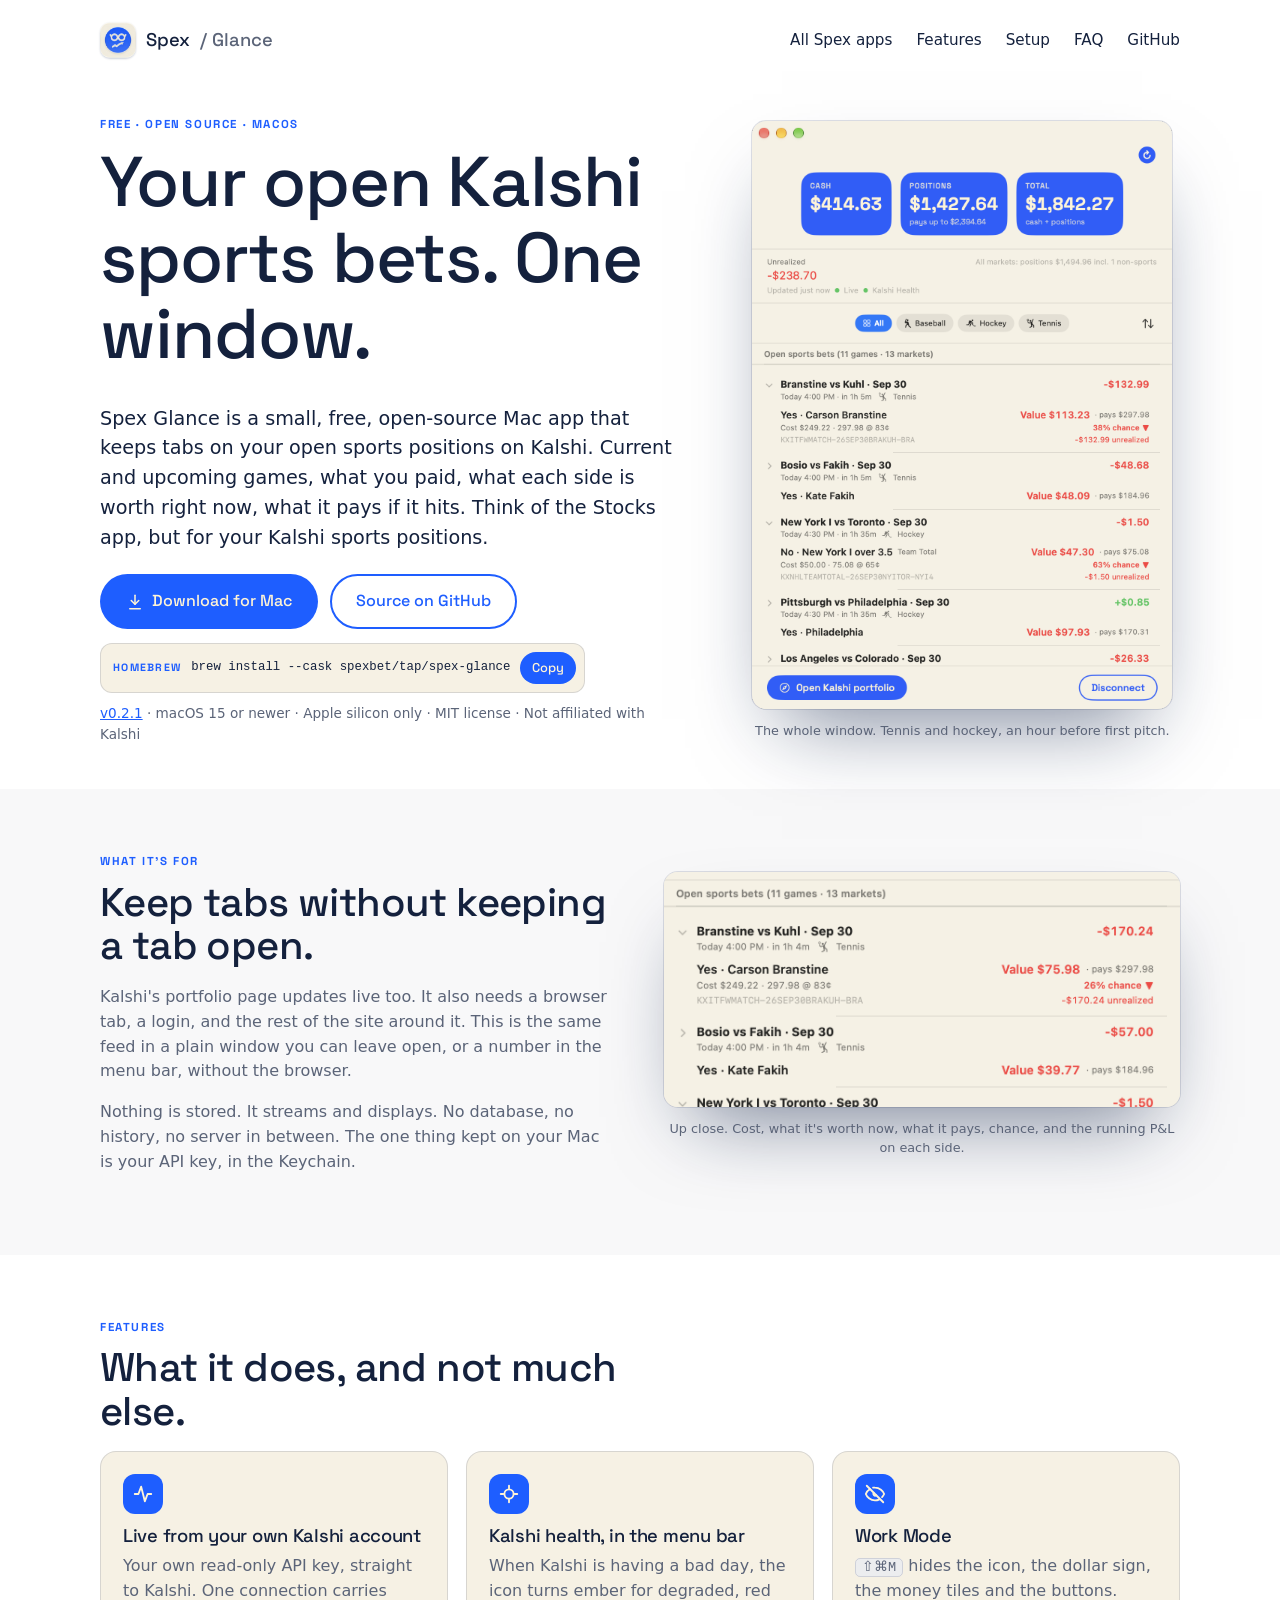
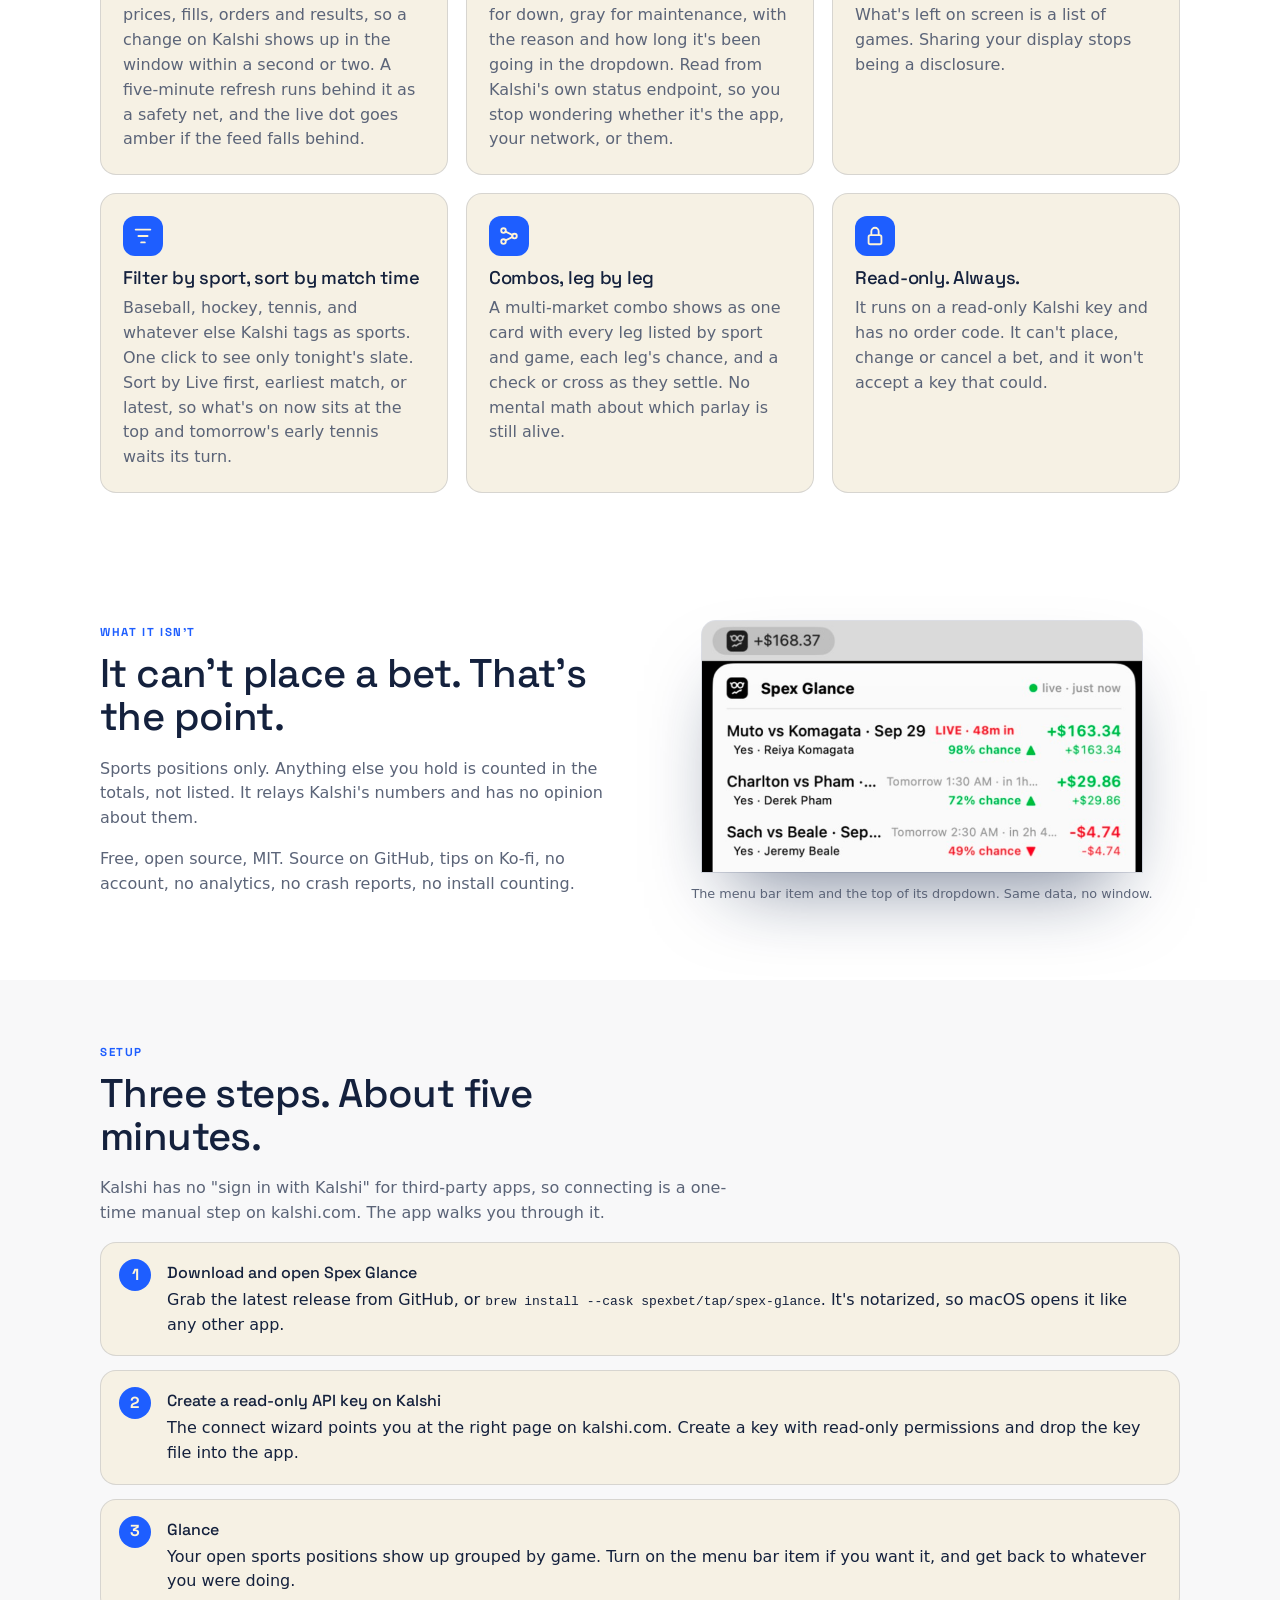
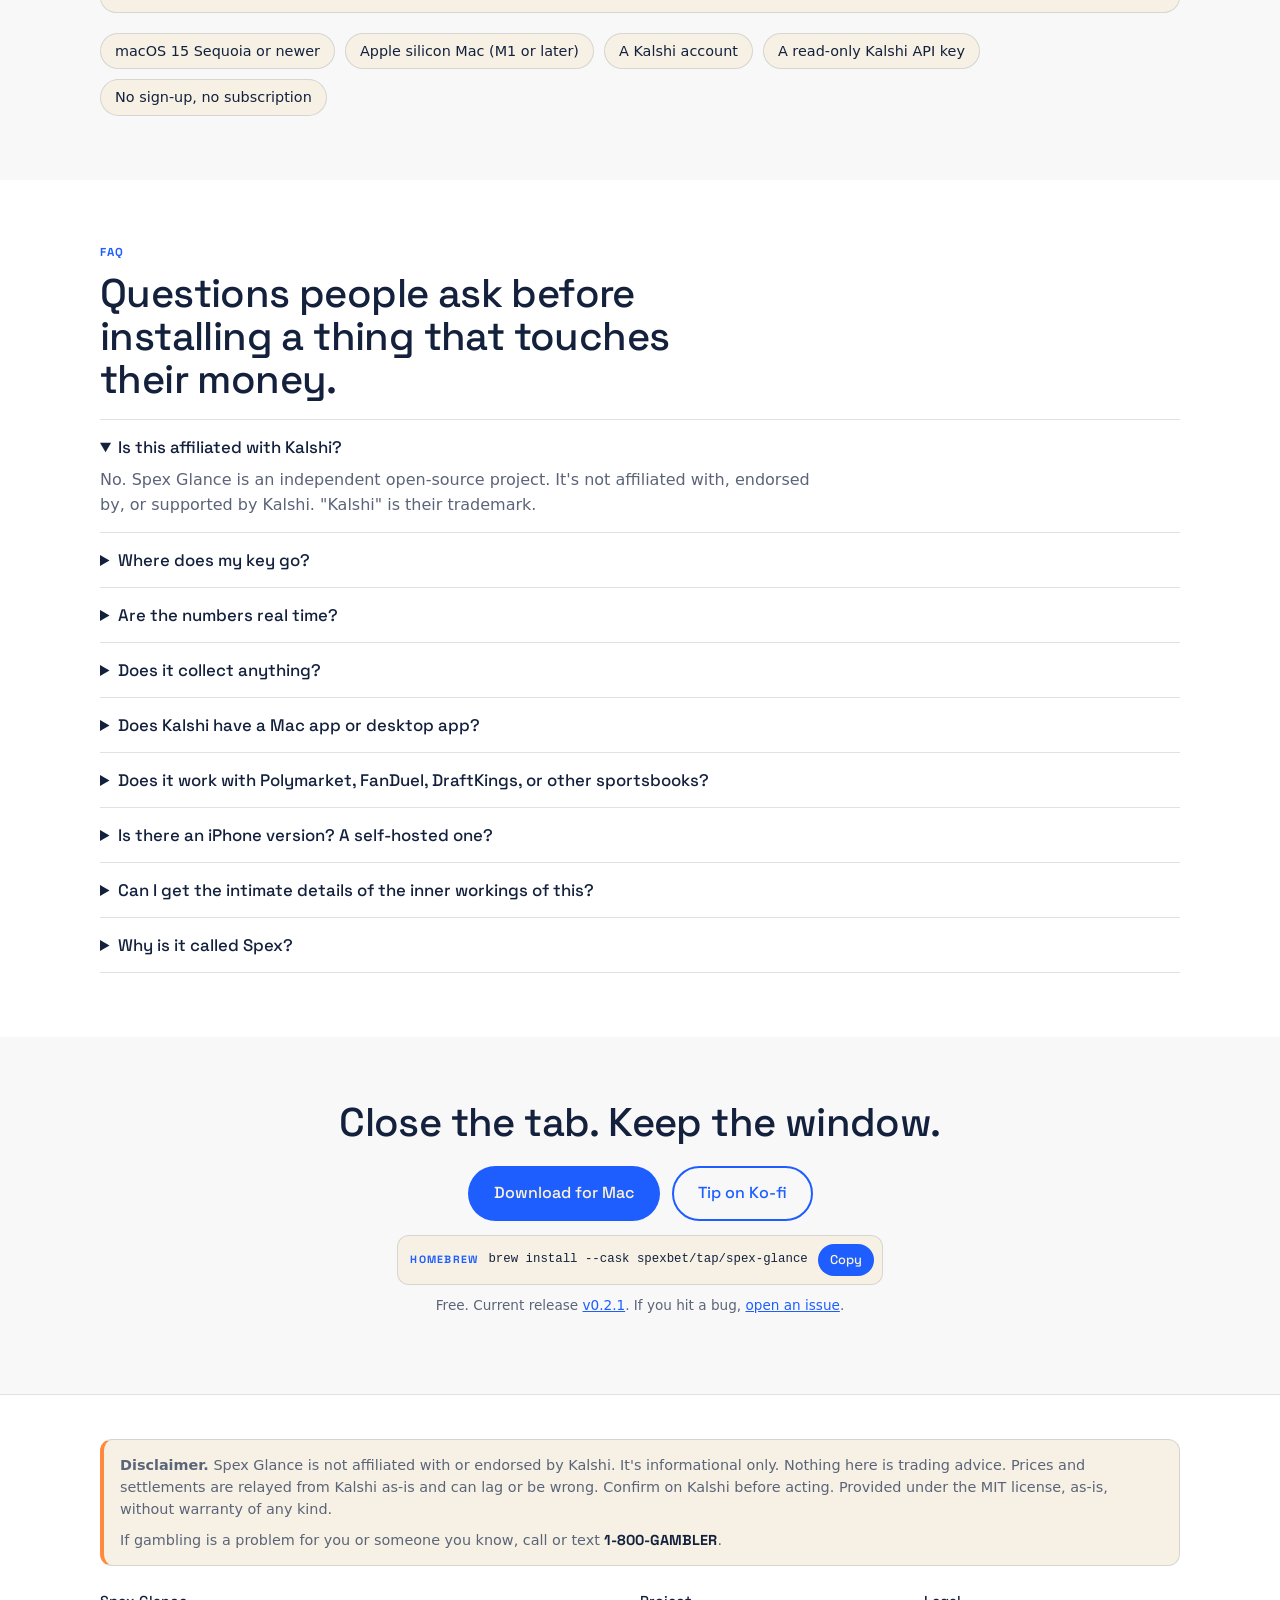
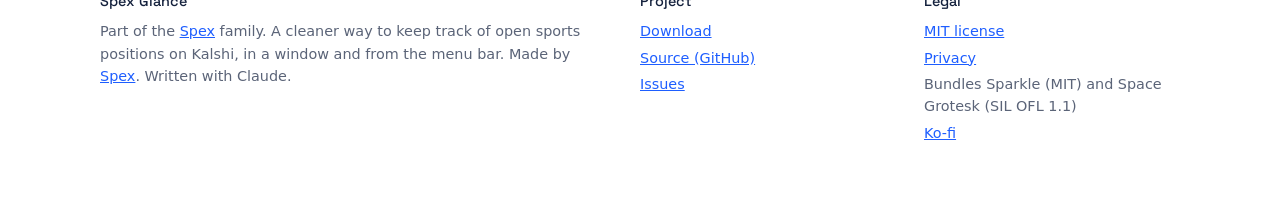
==== glance/index.html @ ed61b1a3 "Initial import: spex.bet site (clean-copy migration)" ====
<!DOCTYPE html>
<html lang="en">
<head>
<meta charset="utf-8">
<meta name="viewport" content="width=device-width, initial-scale=1">
<title>Spex Glance: Kalshi positions app for Mac (free, open source)</title>
<meta name="description" content="A free, open-source Mac app for tracking your open Kalshi sports bets: live prices, P&amp;L in the menu bar, positions grouped by game. Read-only, your own Kalshi API key, no orders placed. Not affiliated with Kalshi.">
<link rel="canonical" href="https://spex.bet/glance/">
<link rel="icon" type="image/png" href="/assets/app-icon.png">
<link rel="apple-touch-icon" href="/assets/app-icon.png">
<meta name="theme-color" content="#1E5EFF">
<meta name="color-scheme" content="light dark">

<meta property="og:type" content="website">
<meta property="og:site_name" content="Spex Glance">
<meta property="og:title" content="Spex Glance: Kalshi positions app for Mac">
<meta property="og:description" content="Free macOS app. Active Kalshi sports positions in one window and the menu bar. Read-only, open source, not affiliated with Kalshi.">
<meta property="og:url" content="https://spex.bet/glance/">
<meta property="og:image" content="https://spex.bet/assets/og.png">
<meta name="twitter:card" content="summary_large_image">
<meta name="twitter:title" content="Spex Glance: Kalshi positions app for Mac">
<meta name="twitter:description" content="Free macOS app. Active Kalshi sports positions in one window and the menu bar. Read-only, open source.">
<meta name="twitter:image" content="https://spex.bet/assets/og.png">

<script type="application/ld+json">
{
  "@context": "https://schema.org",
  "@type": "SoftwareApplication",
  "name": "Spex Glance",
  "operatingSystem": "macOS 15+ (Apple silicon)",
  "applicationCategory": "FinanceApplication",
  "description": "A free, open-source macOS app that shows your active Kalshi sports positions in one window and from the menu bar. Read-only. Uses your own Kalshi API key. Never places orders.",
  "url": "https://spex.bet/glance/",
  "downloadUrl": "https://github.com/spexbet/spex-glance/releases/latest",
  "screenshot": "https://spex.bet/assets/screenshot-main.png",
  "image": "https://spex.bet/assets/app-icon.png",
  "softwareVersion": "0.2.1",
  "keywords": "Kalshi, Kalshi app, Kalshi Mac app, Kalshi positions, Kalshi portfolio, Kalshi sports, prediction market, menu bar app",
  "license": "https://opensource.org/licenses/MIT",
  "isAccessibleForFree": true,
  "offers": { "@type": "Offer", "price": "0", "priceCurrency": "USD" },
  "author": { "@type": "Person", "name": "Spex", "url": "https://spex.bet" }
}
</script>
<script type="application/ld+json">
{
  "@context": "https://schema.org",
  "@type": "FAQPage",
  "mainEntity": [
    { "@type": "Question", "name": "Is this affiliated with Kalshi?",
      "acceptedAnswer": { "@type": "Answer", "text": "No. Spex Glance is an independent open-source project. It's not affiliated with, endorsed by, or supported by Kalshi. Kalshi is their trademark." } },
    { "@type": "Question", "name": "Where does my key go?",
      "acceptedAnswer": { "@type": "Answer", "text": "Into your macOS Keychain, on your Mac. The app talks directly to Kalshi's API. There's no Spex server in between." } },
    { "@type": "Question", "name": "Are the numbers real time?",
      "acceptedAnswer": { "@type": "Answer", "text": "As current as Kalshi's ticker sends them. They can lag or be wrong. Confirm on Kalshi before acting on anything." } },
    { "@type": "Question", "name": "Does it collect anything?",
      "acceptedAnswer": { "@type": "Answer", "text": "Nothing. No analytics, no crash reports, no install counting. The app makes two kinds of network calls: to Kalshi's API for your positions, and to GitHub once a day to check for updates. GitHub sees an IP address and the app version on that check, the same as any app that updates itself." } },
    { "@type": "Question", "name": "Does Kalshi have a Mac app or desktop app?",
      "acceptedAnswer": { "@type": "Answer", "text": "Not that we know of. Kalshi has a website and iPhone and Android apps. Spex Glance is an independent, read-only Mac app that shows your Kalshi sports positions using Kalshi's public API. It isn't made by Kalshi." } },
    { "@type": "Question", "name": "Does it work with Polymarket, FanDuel, DraftKings, or other sportsbooks?",
      "acceptedAnswer": { "@type": "Answer", "text": "No. Kalshi only. Spex Glance reads positions through Kalshi's API, and the other platforms have different APIs, different account models, and in the sportsbooks' case no public read API at all." } },
    { "@type": "Question", "name": "Is there an iPhone version? A self-hosted one?",
      "acceptedAnswer": { "@type": "Answer", "text": "iOS is on the list, not shipped. Spex Board, a self-hosted web dashboard for homelabs, is in the works. Spex Glance works on its own and won't need it." } },
    { "@type": "Question", "name": "Can I get the intimate details of the inner workings of this?",
      "acceptedAnswer": { "@type": "Answer", "text": "Yes. All of it is on GitHub at https://github.com/spexbet/spex-glance: the Swift source, the build scripts, the release process, and the README that explains how the app talks to Kalshi. MIT licensed, so you can read it, build it yourself, or fork it." } },
    { "@type": "Question", "name": "Why is it called Spex?",
      "acceptedAnswer": { "@type": "Answer", "text": "A haruspex was a Roman priest who predicted the future by reading the entrails of a sacrificed animal. That's roughly what checking your Kalshi portfolio at 11pm feels like. Spex is the tail end of that word, and also specs, as in the glasses in the logo. Less mess, same anxiety." } }
  ]
}
</script>
<script type="application/ld+json">
{
  "@context": "https://schema.org",
  "@type": "BreadcrumbList",
  "itemListElement": [
    { "@type": "ListItem", "position": 1, "name": "Spex", "item": "https://spex.bet/" },
    { "@type": "ListItem", "position": 2, "name": "Spex Glance", "item": "https://spex.bet/glance/" }
  ]
}
</script>


<link rel="stylesheet" href="/assets/site.css">
</head>
<body>

<header class="wrap">
  <nav aria-label="Primary">
    <a class="brand" href="/"><img src="/assets/app-icon.png" alt="" width="36" height="36">Spex <span class="muted" style="font-weight:500">/ Glance</span></a>
    <ul>
      <li><a href="/">All Spex apps</a></li>
      <li><a href="#features">Features</a></li>
      <li><a href="#how">Setup</a></li>
      <li><a href="#faq">FAQ</a></li>
      <li><a href="https://github.com/spexbet/spex-glance">GitHub</a></li>
    </ul>
  </nav>
</header>

<main>
<section class="hero wrap">
  <div class="hero-grid">
    <div>
      <div class="eyebrow">Free · Open source · macOS</div>
      <h1>Your open Kalshi sports bets. One window.</h1>
      <p class="lede">Spex Glance is a small, free, open-source Mac app that keeps tabs on your open sports positions on Kalshi. Current and upcoming games, what you paid, what each side is worth right now, what it pays if it hits. Think of the Stocks app, but for your Kalshi sports positions.</p>
      <div class="cta-row">
        <a class="btn primary" href="https://github.com/spexbet/spex-glance/releases/latest">
          <svg viewBox="0 0 24 24" fill="none" stroke="currentColor" stroke-width="2" stroke-linecap="round" stroke-linejoin="round"><path d="M12 3v12"/><path d="m7 10 5 5 5-5"/><path d="M5 21h14"/></svg>
          Download for Mac
        </a>
        <a class="btn ghost" href="https://github.com/spexbet/spex-glance">Source on GitHub</a>
      </div>
      <div class="brew"><span class="tag">Homebrew</span><code>brew install --cask spexbet/tap/spex-glance</code><button type="button" onclick="navigator.clipboard.writeText('brew install --cask spexbet/tap/spex-glance').then(()=>{this.textContent='Copied';setTimeout(()=>this.textContent='Copy',1500)})">Copy</button></div>
      <p class="fineprint"><a href="https://github.com/spexbet/spex-glance/releases/latest"><span data-version>v0.2.1</span></a> · macOS 15 or newer · Apple silicon only · MIT license · Not affiliated with Kalshi</p>
    </div>
    <div>
      <img class="shot" src="/assets/screenshot-main.png" width="1120" height="1570" alt="Spex Glance main window: Cash, Positions and Total tiles, unrealized P&amp;L, Live and Kalshi Health indicators, sport filters, and open positions grouped by game with value, payout and chance" loading="eager" fetchpriority="high">
      <p class="caption">The whole window. Tennis and hockey, an hour before first pitch.</p>
    </div>
  </div>
</section>

<section id="why" class="alt">
  <div class="wrap">
    <div class="split">
      <div>
        <div class="eyebrow">What it's for</div>
        <h2>Keep tabs without keeping a tab open.</h2>
        <p class="muted">Kalshi's portfolio page updates live too. It also needs a browser tab, a login, and the rest of the site around it. This is the same feed in a plain window you can leave open, or a number in the menu bar, without the browser.</p>
        <p class="muted">Nothing is stored. It streams and displays. No database, no history, no server in between. The one thing kept on your Mac is your API key, in the Keychain.</p>
      </div>
      <div>
        <div class="zoom"><img src="/assets/screenshot-detail.png" width="1110" height="504" alt="Close-up of two position cards: cost, price paid, current value, payout, chance, and unrealized P&amp;L per side, with the Kalshi market ticker" loading="lazy"></div>
        <p class="caption">Up close. Cost, what it's worth now, what it pays, chance, and the running P&amp;L on each side.</p>
      </div>
    </div>
  </div>
</section>

<section id="features">
  <div class="wrap">
    <div class="eyebrow">Features</div>
    <h2>What it does, and not much else.</h2>
    <div class="grid c3 features">
      <div class="card">
        <span class="fi" aria-hidden="true"><svg viewBox="0 0 24 24"><path d="M3 12h4l3-8 4 16 3-8h4"/></svg></span>
        <h3>Live from your own Kalshi account</h3>
        <p class="muted">Your own read-only API key, straight to Kalshi. One connection carries prices, fills, orders and results, so a change on Kalshi shows up in the window within a second or two. A five-minute refresh runs behind it as a safety net, and the live dot goes amber if the feed falls behind.</p>
      </div>
      <div class="card">
        <span class="fi" aria-hidden="true"><svg viewBox="0 0 24 24"><path d="M12 3v3"/><path d="M12 18v3"/><path d="M3 12h3"/><path d="M18 12h3"/><circle cx="12" cy="12" r="5"/></svg></span>
        <h3>Kalshi health, in the menu bar</h3>
        <p class="muted">When Kalshi is having a bad day, the icon turns ember for degraded, red for down, gray for maintenance, with the reason and how long it's been going in the dropdown. Read from Kalshi's own status endpoint, so you stop wondering whether it's the app, your network, or them.</p>
      </div>
      <div class="card">
        <span class="fi" aria-hidden="true"><svg viewBox="0 0 24 24"><path d="M3 3l18 18"/><path d="M10.6 10.6a2 2 0 0 0 2.8 2.8"/><path d="M9.9 5.1A10.9 10.9 0 0 1 12 5c5 0 9 4 10 7a11.5 11.5 0 0 1-2.3 3.4"/><path d="M6.6 6.6C4.3 8 2.7 10 2 12c1 3 5 7 10 7a10.6 10.6 0 0 0 4.4-.9"/></svg></span>
        <h3>Work Mode</h3>
        <p class="muted"><kbd>⇧⌘M</kbd> hides the icon, the dollar sign, the money tiles and the buttons. What's left on screen is a list of games. Sharing your display stops being a disclosure.</p>
      </div>
      <div class="card">
        <span class="fi" aria-hidden="true"><svg viewBox="0 0 24 24"><path d="M4 5h16"/><path d="M7 12h10"/><path d="M10 19h4"/></svg></span>
        <h3>Filter by sport, sort by match time</h3>
        <p class="muted">Baseball, hockey, tennis, and whatever else Kalshi tags as sports. One click to see only tonight's slate. Sort by Live first, earliest match, or latest, so what's on now sits at the top and tomorrow's early tennis waits its turn.</p>
      </div>
      <div class="card">
        <span class="fi" aria-hidden="true"><svg viewBox="0 0 24 24"><circle cx="6" cy="6" r="2.5"/><circle cx="6" cy="18" r="2.5"/><circle cx="18" cy="12" r="2.5"/><path d="M8.2 7.2 15.8 11"/><path d="M8.2 16.8 15.8 13"/></svg></span>
        <h3>Combos, leg by leg</h3>
        <p class="muted">A multi-market combo shows as one card with every leg listed by sport and game, each leg's chance, and a check or cross as they settle. No mental math about which parlay is still alive.</p>
      </div>
      <div class="card">
        <span class="fi" aria-hidden="true"><svg viewBox="0 0 24 24"><rect x="5" y="11" width="14" height="10" rx="2"/><path d="M8 11V7a4 4 0 0 1 8 0v4"/></svg></span>
        <h3>Read-only. Always.</h3>
        <p class="muted">It runs on a read-only Kalshi key and has no order code. It can't place, change or cancel a bet, and it won't accept a key that could.</p>
      </div>
    </div>
  </div>
</section>

<section id="scope">
  <div class="wrap">
    <div class="split">
      <div>
        <div class="eyebrow">What it isn't</div>
        <h2>It can't place a bet. That's the point.</h2>
        <p class="muted">Sports positions only. Anything else you hold is counted in the totals, not listed. It relays Kalshi's numbers and has no opinion about them.</p>
        <p class="muted">Free, open source, MIT. Source on GitHub, tips on Ko-fi, no account, no analytics, no crash reports, no install counting.</p>
      </div>
      <div>
        <img class="shot" src="/assets/screenshot-menubar.png" width="748" height="426" alt="Spex Glance menu bar item showing unrealized P&amp;L, with the dropdown listing every open position, chance, and P&amp;L per side" loading="lazy" style="max-width:100%;width:440px;border-radius:14px 14px 0 0">
        <p class="caption">The menu bar item and the top of its dropdown. Same data, no window.</p>
      </div>
    </div>
  </div>
</section>

<section id="how" class="alt">
  <div class="wrap">
    <div class="eyebrow">Setup</div>
    <h2>Three steps. About five minutes.</h2>
    <p class="muted" style="max-width:62ch">Kalshi has no "sign in with Kalshi" for third-party apps, so connecting is a one-time manual step on kalshi.com. The app walks you through it.</p>
    <ol class="steps">
      <li><b>Download and open Spex Glance</b>Grab the latest release from GitHub, or <code>brew install --cask spexbet/tap/spex-glance</code>. It's notarized, so macOS opens it like any other app.</li>
      <li><b>Create a read-only API key on Kalshi</b>The connect wizard points you at the right page on kalshi.com. Create a key with read-only permissions and drop the key file into the app.</li>
      <li><b>Glance</b>Your open sports positions show up grouped by game. Turn on the menu bar item if you want it, and get back to whatever you were doing.</li>
    </ol>
    <div class="reqs">
      <span>macOS 15 Sequoia or newer</span><span>Apple silicon Mac (M1 or later)</span><span>A Kalshi account</span><span>A read-only Kalshi API key</span><span>No sign-up, no subscription</span>
    </div>
  </div>
</section>

<section id="faq">
  <div class="wrap">
    <div class="eyebrow">FAQ</div>
    <h2>Questions people ask before installing a thing that touches their money.</h2>
    <details open><summary>Is this affiliated with Kalshi?</summary><p>No. Spex Glance is an independent open-source project. It's not affiliated with, endorsed by, or supported by Kalshi. "Kalshi" is their trademark.</p></details>
    <details><summary>Where does my key go?</summary><p>Into your macOS Keychain, on your Mac. The app talks directly to Kalshi's API. There's no Spex server in between.</p></details>
    <details><summary>Are the numbers real time?</summary><p>As current as Kalshi's ticker sends them. They can lag or be wrong. Confirm on Kalshi before acting on anything.</p></details>
    <details><summary>Does it collect anything?</summary><p>Nothing. No analytics, no crash reports, no install counting. The app makes two kinds of network calls: to Kalshi's API for your positions, and to GitHub once a day to check for updates. GitHub sees an IP address and the app version on that check, the same as any app that updates itself. Details in the <a href="/privacy.html">privacy note</a>.</p></details>
    <details><summary>Does Kalshi have a Mac app or desktop app?</summary><p>Not that we know of. Kalshi has a website and iPhone and Android apps. Spex Glance is an independent, read-only Mac app that shows your Kalshi sports positions using Kalshi's public API. It isn't made by Kalshi.</p></details>
    <details><summary>Does it work with Polymarket, FanDuel, DraftKings, or other sportsbooks?</summary><p>No. Kalshi only. Spex Glance reads positions through Kalshi's API, and the other platforms have different APIs, different account models, and in the sportsbooks' case no public read API at all. Nothing planned there.</p></details>
    <details><summary>Is there an iPhone version? A self-hosted one?</summary><p>iOS is on the list, not shipped. <a href="/#apps">Spex Board</a>, a self-hosted web dashboard for homelabs, is in the works. Spex Glance works on its own and won't need it.</p></details>
    <details><summary>Can I get the intimate details of the inner workings of this?</summary><p>Yes. All of it is on <a href="https://github.com/spexbet/spex-glance">GitHub</a>: the Swift source, the build scripts, the release process, and the README that explains how the app talks to Kalshi. MIT licensed, so you can read it, build it yourself, or fork it.</p></details>
    <details><summary>Why is it called Spex?</summary><p>A haruspex was a Roman priest who predicted the future by reading the entrails of a sacrificed animal. That's roughly what checking your Kalshi portfolio at 11pm feels like. Spex is the tail end of that word, and also specs, as in the glasses in the logo. Less mess, same anxiety.</p></details>
  </div>
</section>

<section id="download" class="alt">
  <div class="wrap" style="text-align:center">
    <h2 style="margin:0 auto .5em;max-width:none">Close the tab. Keep the window.</h2>
    <div class="cta-row" style="justify-content:center">
      <a class="btn primary" href="https://github.com/spexbet/spex-glance/releases/latest">Download for Mac</a>
      <a class="btn ghost" href="https://ko-fi.com/U4B527UPTU">Tip on Ko-fi</a>
    </div>
    <div class="brew"><span class="tag">Homebrew</span><code>brew install --cask spexbet/tap/spex-glance</code><button type="button" onclick="navigator.clipboard.writeText('brew install --cask spexbet/tap/spex-glance').then(()=>{this.textContent='Copied';setTimeout(()=>this.textContent='Copy',1500)})">Copy</button></div>
    <p class="fineprint">Free. Current release <a href="https://github.com/spexbet/spex-glance/releases/latest"><span data-version>v0.2.1</span></a>. If you hit a bug, <a href="https://github.com/spexbet/spex-glance/issues">open an issue</a>.</p>
  </div>
</section>
</main>

<footer>
  <div class="wrap">
    <div class="disclaimer">
      <strong>Disclaimer.</strong> Spex Glance is not affiliated with or endorsed by Kalshi. It's informational only. Nothing here is trading advice. Prices and settlements are relayed from Kalshi as-is and can lag or be wrong. Confirm on Kalshi before acting. Provided under the MIT license, as-is, without warranty of any kind.
      <div style="margin-top:8px">If gambling is a problem for you or someone you know, call or text <span class="help">1-800-GAMBLER</span>.</div>
    </div>
    <div class="cols">
      <div>
        <h4>Spex Glance</h4>
        <p>Part of the <a href="/">Spex</a> family. A cleaner way to keep track of open sports positions on Kalshi, in a window and from the menu bar. Made by <a href="https://spex.bet">Spex</a>. Written with Claude.</p>
      </div>
      <div>
        <h4>Project</h4>
        <ul>
          <li><a href="https://github.com/spexbet/spex-glance/releases/latest">Download</a></li>
          <li><a href="https://github.com/spexbet/spex-glance">Source (GitHub)</a></li>
          <li><a href="https://github.com/spexbet/spex-glance/issues">Issues</a></li>
        </ul>
      </div>
      <div>
        <h4>Legal</h4>
        <ul>
          <li><a href="https://github.com/spexbet/spex-glance/blob/main/LICENSE">MIT license</a></li>
          <li><a href="/privacy.html">Privacy</a></li>
          <li>Bundles Sparkle (MIT) and Space Grotesk (SIL OFL 1.1)</li>
          <li><a href="https://ko-fi.com/U4B527UPTU">Ko-fi</a></li>
        </ul>
      </div>
    </div>
  </div>
</footer>
</body>
</html>
---- assets/site.css ----
@font-face{font-family:"Space Grotesk";font-style:normal;font-weight:500;font-display:swap;src:url(/assets/fonts/space-grotesk-latin-500-normal.woff2) format("woff2")}
@font-face{font-family:"Space Grotesk";font-style:normal;font-weight:700;font-display:swap;src:url(/assets/fonts/space-grotesk-latin-700-normal.woff2) format("woff2")}

:root{
  --paper:#F6F1E4; --cobalt:#1E5EFF; --cream:#FFF4D6; --ember:#FF8A3D; --navy:#0B1E44;
  --bg:#FFFFFF; --alt:#F7F7F8; --fg:#14213D; --muted:#5B6478; --card:var(--paper); --line:rgba(11,30,68,.13);
  --up:#1B8A5A;
  --display:"Space Grotesk",ui-sans-serif,system-ui,sans-serif;
  --body:-apple-system,BlinkMacSystemFont,"SF Pro Text","Segoe UI",Inter,system-ui,sans-serif;
  --mono:ui-monospace,"SF Mono",Menlo,Consolas,monospace;
}
@media (prefers-color-scheme:dark){
  :root:not([data-theme="light"]){
    --bg:var(--navy); --alt:#10244F; --fg:#F1EDE1; --muted:#A9B3C9; --card:#12305F; --line:rgba(255,244,214,.15); --up:#4FD38F;
  }
}
:root[data-theme="dark"]{ --bg:var(--navy); --alt:#10244F; --fg:#F1EDE1; --muted:#A9B3C9; --card:#12305F; --line:rgba(255,244,214,.15); --up:#4FD38F; }

*{box-sizing:border-box}
html{scroll-behavior:smooth}
body{margin:0;background:var(--bg);color:var(--fg);font-family:var(--body);line-height:1.55;-webkit-font-smoothing:antialiased}
a{color:var(--cobalt)}
img{max-width:100%;height:auto;display:block}
.shot{max-width:100%}
h1,h2,h3{font-family:var(--display);font-weight:500;letter-spacing:-.015em;line-height:1.08;margin:0 0 .45em}
h1{font-size:clamp(2.4rem,6.4vw,4.4rem)}
h2{font-size:clamp(1.7rem,3.6vw,2.5rem);max-width:22ch}
h3{font-size:1.15rem}
p{margin:0 0 1em}
.wrap{max-width:1120px;margin:0 auto;padding:0 20px}
.eyebrow{font-family:var(--display);font-weight:700;text-transform:uppercase;letter-spacing:.14em;font-size:.72rem;color:var(--cobalt);margin-bottom:10px}
.muted{color:var(--muted)}

nav{display:flex;align-items:center;justify-content:space-between;padding:22px 0}
.brand{display:flex;align-items:center;gap:10px;text-decoration:none;color:var(--fg);font-family:var(--display);font-weight:500;font-size:1.15rem}
.brand img{width:36px;height:36px;border-radius:10px;box-shadow:0 1px 2px rgba(11,30,68,.2)}
nav ul{list-style:none;display:flex;gap:24px;margin:0;padding:0}
nav ul a{text-decoration:none;color:var(--fg);font-size:.95rem}
@media (max-width:640px){nav ul{display:none}}

.btn{display:inline-flex;align-items:center;gap:8px;border-radius:999px;padding:13px 24px;font-family:var(--display);font-weight:500;text-decoration:none;font-size:1rem;border:2px solid transparent}
.btn:active{transform:translateY(1px)}
.btn.primary{background:var(--cobalt);color:var(--cream)}
.btn.ghost{border-color:var(--cobalt);color:var(--cobalt)}
.btn svg{width:18px;height:18px}
.cta-row{display:flex;flex-wrap:wrap;gap:12px;margin:22px 0 12px}
.fineprint{font-size:.85rem;color:var(--muted)}

.hero{padding-top:36px;padding-bottom:30px}
.hero-grid{display:grid;grid-template-columns:1.15fr .85fr;gap:56px;align-items:center}
@media (max-width:880px){.hero-grid{grid-template-columns:1fr;gap:36px}}
.hero p.lede{font-size:1.2rem;max-width:48ch}
.shot{border-radius:14px;box-shadow:0 40px 80px -30px rgba(11,30,68,.55),0 0 0 1px var(--line);background:var(--card)}
.hero .shot{max-width:100%;width:420px;margin:0 auto}
.caption{font-size:.8rem;color:var(--muted);margin-top:12px;text-align:center}

section{padding:64px 0}
section.alt{background:var(--alt);background:color-mix(in srgb,var(--fg) 3%,var(--bg))}
.split{display:grid;grid-template-columns:1fr 1fr;gap:48px;align-items:center}
@media (max-width:880px){.split{grid-template-columns:1fr}}
.split .shot{max-width:100%;width:440px;margin:0 auto}
.grid{display:grid;gap:18px}
.grid.c3{grid-template-columns:repeat(3,1fr)}
@media (max-width:820px){.grid.c3{grid-template-columns:1fr}}
.card{background:var(--card);border:1px solid var(--line);border-radius:16px;padding:22px}
.card h3{margin-top:0}
.two{display:grid;grid-template-columns:1fr 1fr;gap:18px}
@media (max-width:820px){.two{grid-template-columns:1fr}}
ul.check{list-style:none;padding:0;margin:0}
ul.check li{padding:6px 0 6px 28px;position:relative}
ul.check li::before{content:"";position:absolute;left:0;top:11px;width:16px;height:16px;border-radius:50%;background:var(--cobalt)}
ul.check li::after{content:"";position:absolute;left:5px;top:14px;width:6px;height:9px;border:solid var(--cream);border-width:0 2px 2px 0;transform:rotate(45deg)}
ul.no li::before{background:var(--muted)}
ul.no li::after{border:0;width:8px;height:2px;background:var(--cream);left:4px;top:18px;transform:none}
ol.steps{counter-reset:s;list-style:none;padding:0;margin:0;display:grid;gap:14px}
ol.steps li{counter-increment:s;background:var(--card);border:1px solid var(--line);border-radius:16px;padding:18px 18px 18px 66px;position:relative}
ol.steps li::before{content:counter(s);position:absolute;left:18px;top:16px;width:32px;height:32px;border-radius:50%;background:var(--cobalt);color:var(--cream);font-family:var(--display);font-weight:700;display:grid;place-items:center}
ol.steps b{font-family:var(--display);font-weight:500;display:block;margin-bottom:2px}
details{border-top:1px solid var(--line);padding:14px 0}
details:last-of-type{border-bottom:1px solid var(--line)}
summary{cursor:pointer;font-family:var(--display);font-weight:500;font-size:1.05rem}
details p{margin:8px 0 0;color:var(--muted);max-width:70ch}
kbd{font-family:var(--mono);font-size:.85em;background:var(--alt);background:color-mix(in srgb,var(--fg) 8%,var(--bg));border:1px solid var(--line);border-radius:5px;padding:1px 6px}
.reqs{display:flex;flex-wrap:wrap;gap:10px;margin-top:20px}
.reqs span{border:1px solid var(--line);border-radius:999px;padding:6px 14px;font-size:.9rem;background:var(--card)}

footer{padding:44px 0 60px;border-top:1px solid var(--line);font-size:.9rem;color:var(--muted)}
footer .cols{display:grid;grid-template-columns:2fr 1fr 1fr;gap:28px}
@media (max-width:820px){footer .cols{grid-template-columns:1fr}}
footer h4{font-family:var(--display);font-weight:500;color:var(--fg);margin:0 0 8px}
footer ul{list-style:none;padding:0;margin:0}
footer li{margin:4px 0}
.disclaimer{border:1px solid var(--line);border-left:4px solid var(--ember);border-radius:12px;padding:14px 16px;margin:0 0 24px;background:var(--card)}
.help{font-family:var(--display);font-weight:700;color:var(--fg)}

.features .card{display:flex;flex-direction:column}
.features .card h3{margin-top:0}
.features .card p{margin:0}
.fi{display:inline-grid;place-items:center;width:40px;height:40px;border-radius:12px;background:var(--cobalt);color:var(--cream);margin-bottom:12px}
.fi svg{width:22px;height:22px;fill:none;stroke:currentColor;stroke-width:2;stroke-linecap:round;stroke-linejoin:round}

/* detail crop shown wider than the hero window, so its text reads larger, like a magnified slice */
.split>div{min-width:0}
.zoom{border-radius:14px;overflow:hidden;box-shadow:0 40px 80px -30px rgba(11,30,68,.55),0 0 0 1px var(--line);background:var(--card);width:100%;max-width:600px;margin:0 auto}
.zoom img{width:100%;display:block}

/* Homebrew one-liner under the download buttons */
.brew{display:inline-flex;align-items:center;gap:10px;max-width:100%;margin:2px 0 10px;padding:8px 8px 8px 12px;border:1px solid var(--line);border-radius:12px;background:var(--card);font-size:.9rem}
.brew .tag{font-family:var(--display);font-weight:700;text-transform:uppercase;letter-spacing:.12em;font-size:.66rem;color:var(--cobalt);white-space:nowrap}
.brew code{font-family:var(--mono);font-size:.86em;color:var(--fg);overflow-x:auto;white-space:nowrap;min-width:0;flex:1 1 auto;scrollbar-width:thin}
.brew button{font:inherit;font-family:var(--display);font-weight:500;font-size:.8rem;border:0;border-radius:999px;padding:6px 12px;background:var(--cobalt);color:var(--cream);cursor:pointer;white-space:nowrap}
.brew button:active{transform:translateY(1px)}
@media (max-width:520px){.brew{display:flex;flex-wrap:wrap;width:100%;box-sizing:border-box}.brew code{flex:1 1 100%;order:3;padding-top:4px}.brew button{margin-left:auto}}
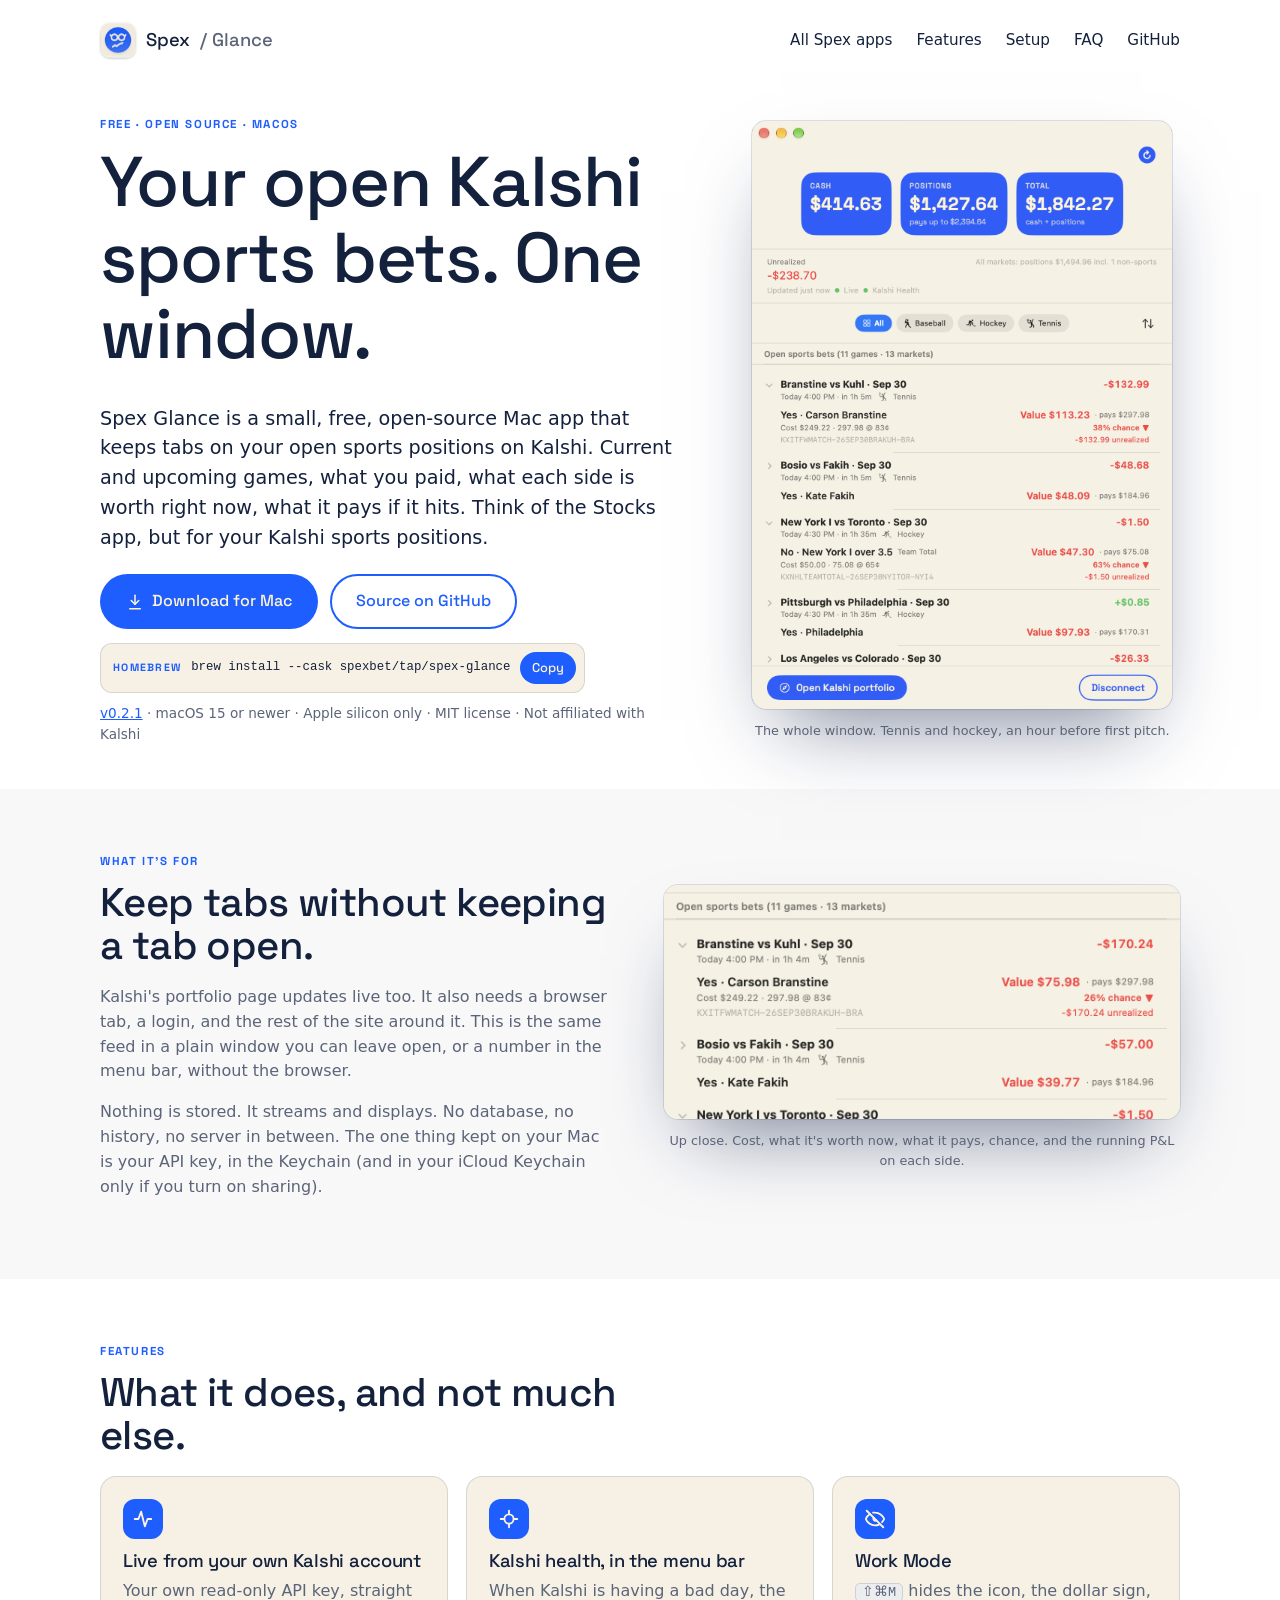
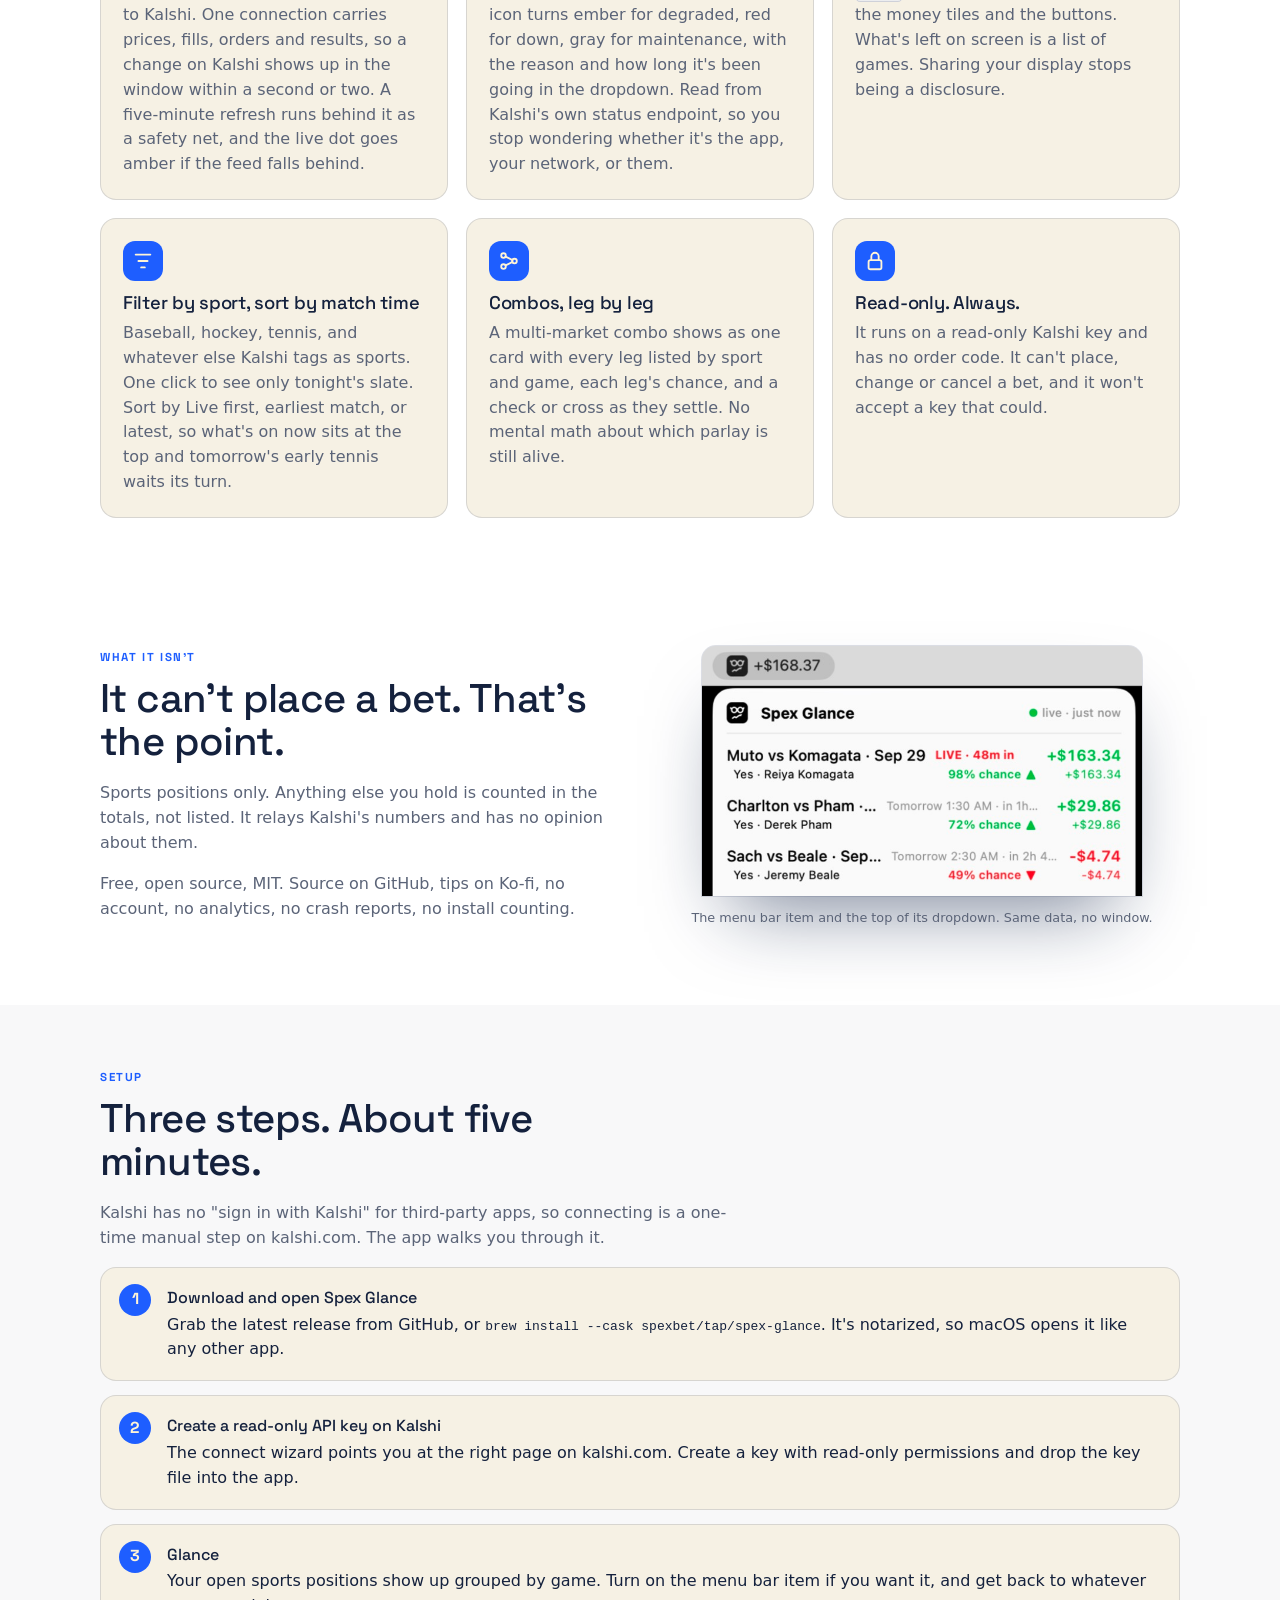
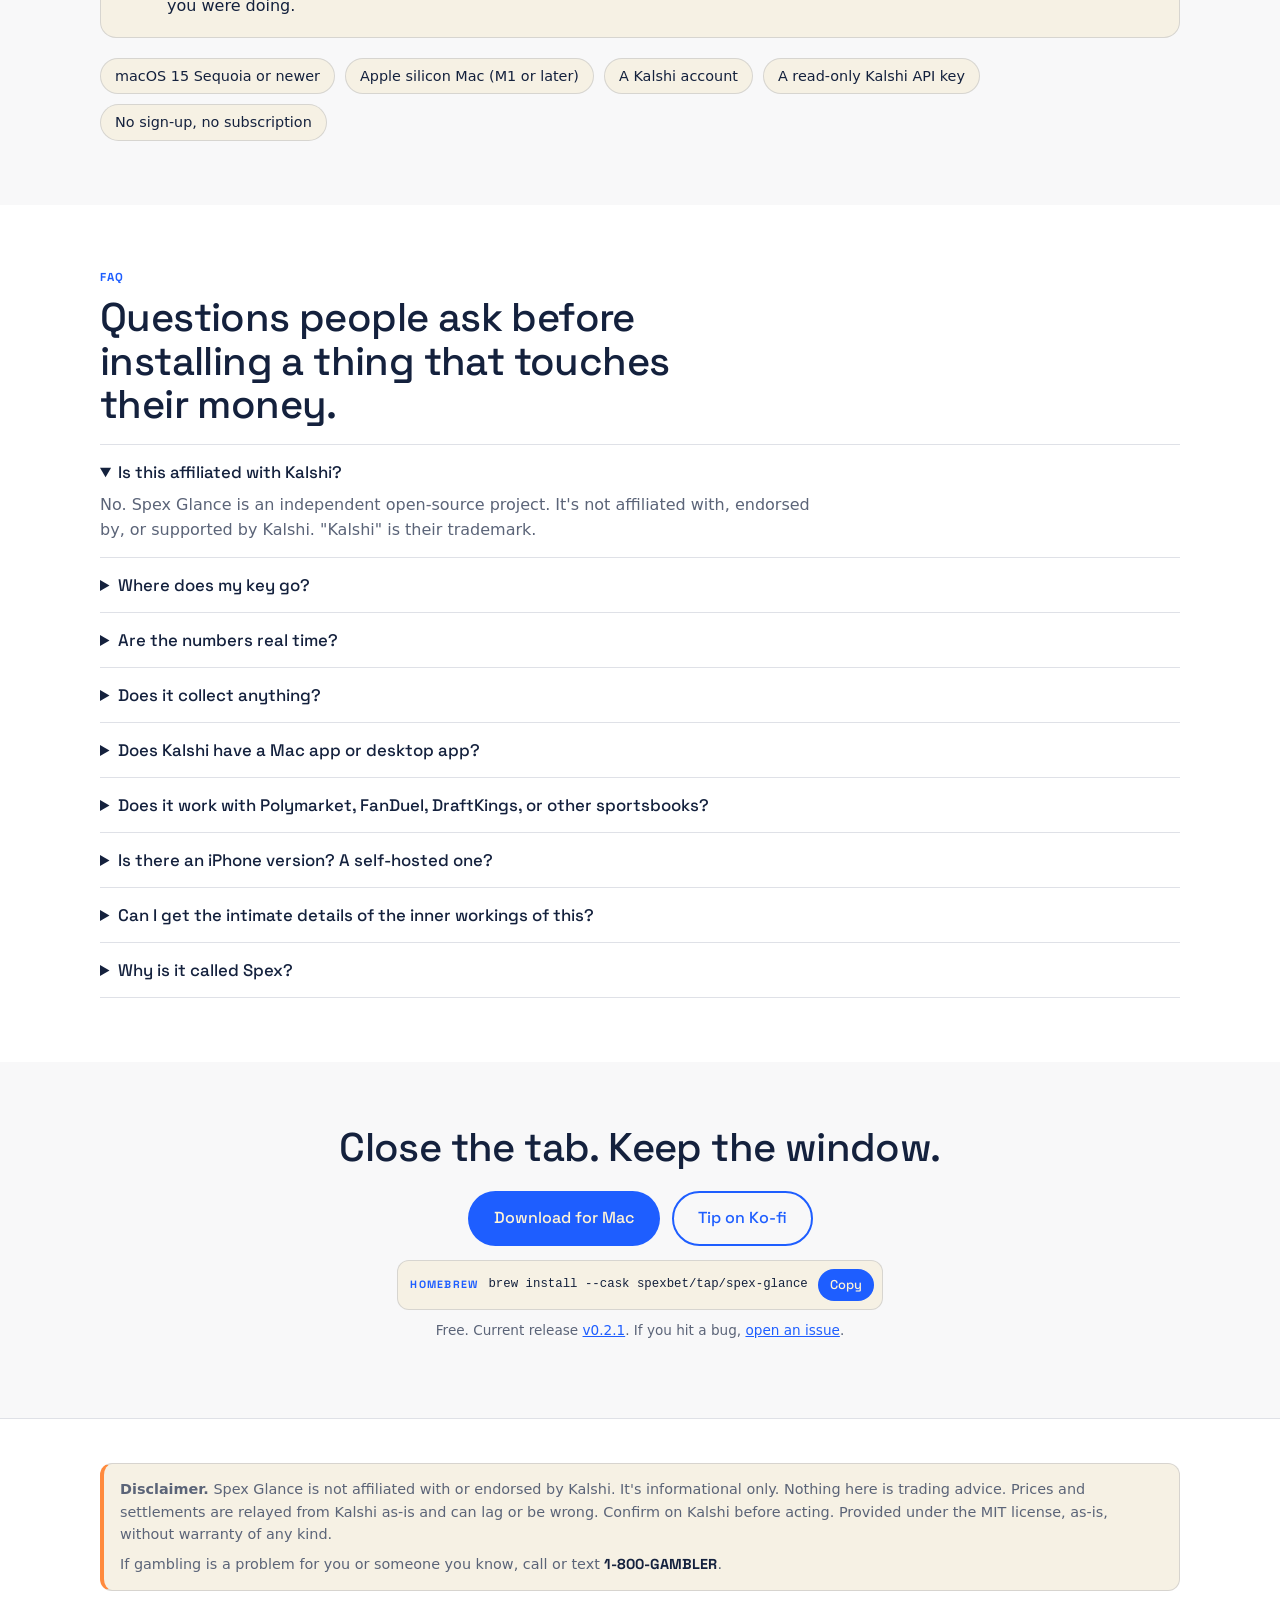
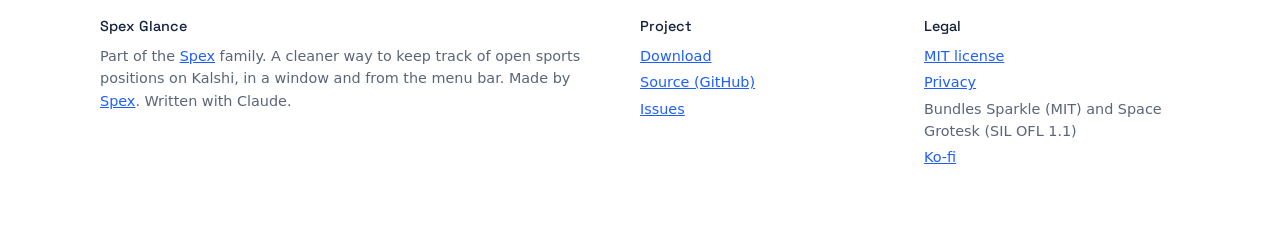
==== commit a54fc405: "Key wording: optional iCloud Keychain sharing (Glance 0.3.5) Privacy page and the Glance FAQ said th" ====
--- a/glance/index.html
+++ b/glance/index.html
@@ -50,7 +50,7 @@
     { "@type": "Question", "name": "Is this affiliated with Kalshi?",
       "acceptedAnswer": { "@type": "Answer", "text": "No. Spex Glance is an independent open-source project. It's not affiliated with, endorsed by, or supported by Kalshi. Kalshi is their trademark." } },
     { "@type": "Question", "name": "Where does my key go?",
-      "acceptedAnswer": { "@type": "Answer", "text": "Into your macOS Keychain, on your Mac. The app talks directly to Kalshi's API. There's no Spex server in between." } },
+      "acceptedAnswer": { "@type": "Answer", "text": "Into your macOS Keychain, on your Mac. The app talks directly to Kalshi's API. There's no Spex server in between. If you turn on key sharing in Settings (off by default), a copy also goes into your iCloud Keychain so Spex Glance on your other Apple devices can use it." } },
     { "@type": "Question", "name": "Are the numbers real time?",
       "acceptedAnswer": { "@type": "Answer", "text": "As current as Kalshi's ticker sends them. They can lag or be wrong. Confirm on Kalshi before acting on anything." } },
     { "@type": "Question", "name": "Does it collect anything?",
@@ -128,7 +128,7 @@
         <div class="eyebrow">What it's for</div>
         <h2>Keep tabs without keeping a tab open.</h2>
         <p class="muted">Kalshi's portfolio page updates live too. It also needs a browser tab, a login, and the rest of the site around it. This is the same feed in a plain window you can leave open, or a number in the menu bar, without the browser.</p>
-        <p class="muted">Nothing is stored. It streams and displays. No database, no history, no server in between. The one thing kept on your Mac is your API key, in the Keychain.</p>
+        <p class="muted">Nothing is stored. It streams and displays. No database, no history, no server in between. The one thing kept on your Mac is your API key, in the Keychain (and in your iCloud Keychain only if you turn on sharing).</p>
       </div>
       <div>
         <div class="zoom"><img src="/assets/screenshot-detail.png" width="1110" height="504" alt="Close-up of two position cards: cost, price paid, current value, payout, chance, and unrealized P&amp;L per side, with the Kalshi market ticker" loading="lazy"></div>
@@ -215,7 +215,7 @@
     <div class="eyebrow">FAQ</div>
     <h2>Questions people ask before installing a thing that touches their money.</h2>
     <details open><summary>Is this affiliated with Kalshi?</summary><p>No. Spex Glance is an independent open-source project. It's not affiliated with, endorsed by, or supported by Kalshi. "Kalshi" is their trademark.</p></details>
-    <details><summary>Where does my key go?</summary><p>Into your macOS Keychain, on your Mac. The app talks directly to Kalshi's API. There's no Spex server in between.</p></details>
+    <details><summary>Where does my key go?</summary><p>Into your macOS Keychain, on your Mac. The app talks directly to Kalshi's API. There's no Spex server in between. If you turn on key sharing in Settings (off by default), a copy also goes into your iCloud Keychain, end-to-end encrypted by Apple, so Spex Glance on your other Apple devices signed in to the same Apple Account can use it. Turn it off and the copy is deleted.</p></details>
     <details><summary>Are the numbers real time?</summary><p>As current as Kalshi's ticker sends them. They can lag or be wrong. Confirm on Kalshi before acting on anything.</p></details>
     <details><summary>Does it collect anything?</summary><p>Nothing. No analytics, no crash reports, no install counting. The app makes two kinds of network calls: to Kalshi's API for your positions, and to GitHub once a day to check for updates. GitHub sees an IP address and the app version on that check, the same as any app that updates itself. Details in the <a href="/privacy.html">privacy note</a>.</p></details>
     <details><summary>Does Kalshi have a Mac app or desktop app?</summary><p>Not that we know of. Kalshi has a website and iPhone and Android apps. Spex Glance is an independent, read-only Mac app that shows your Kalshi sports positions using Kalshi's public API. It isn't made by Kalshi.</p></details>
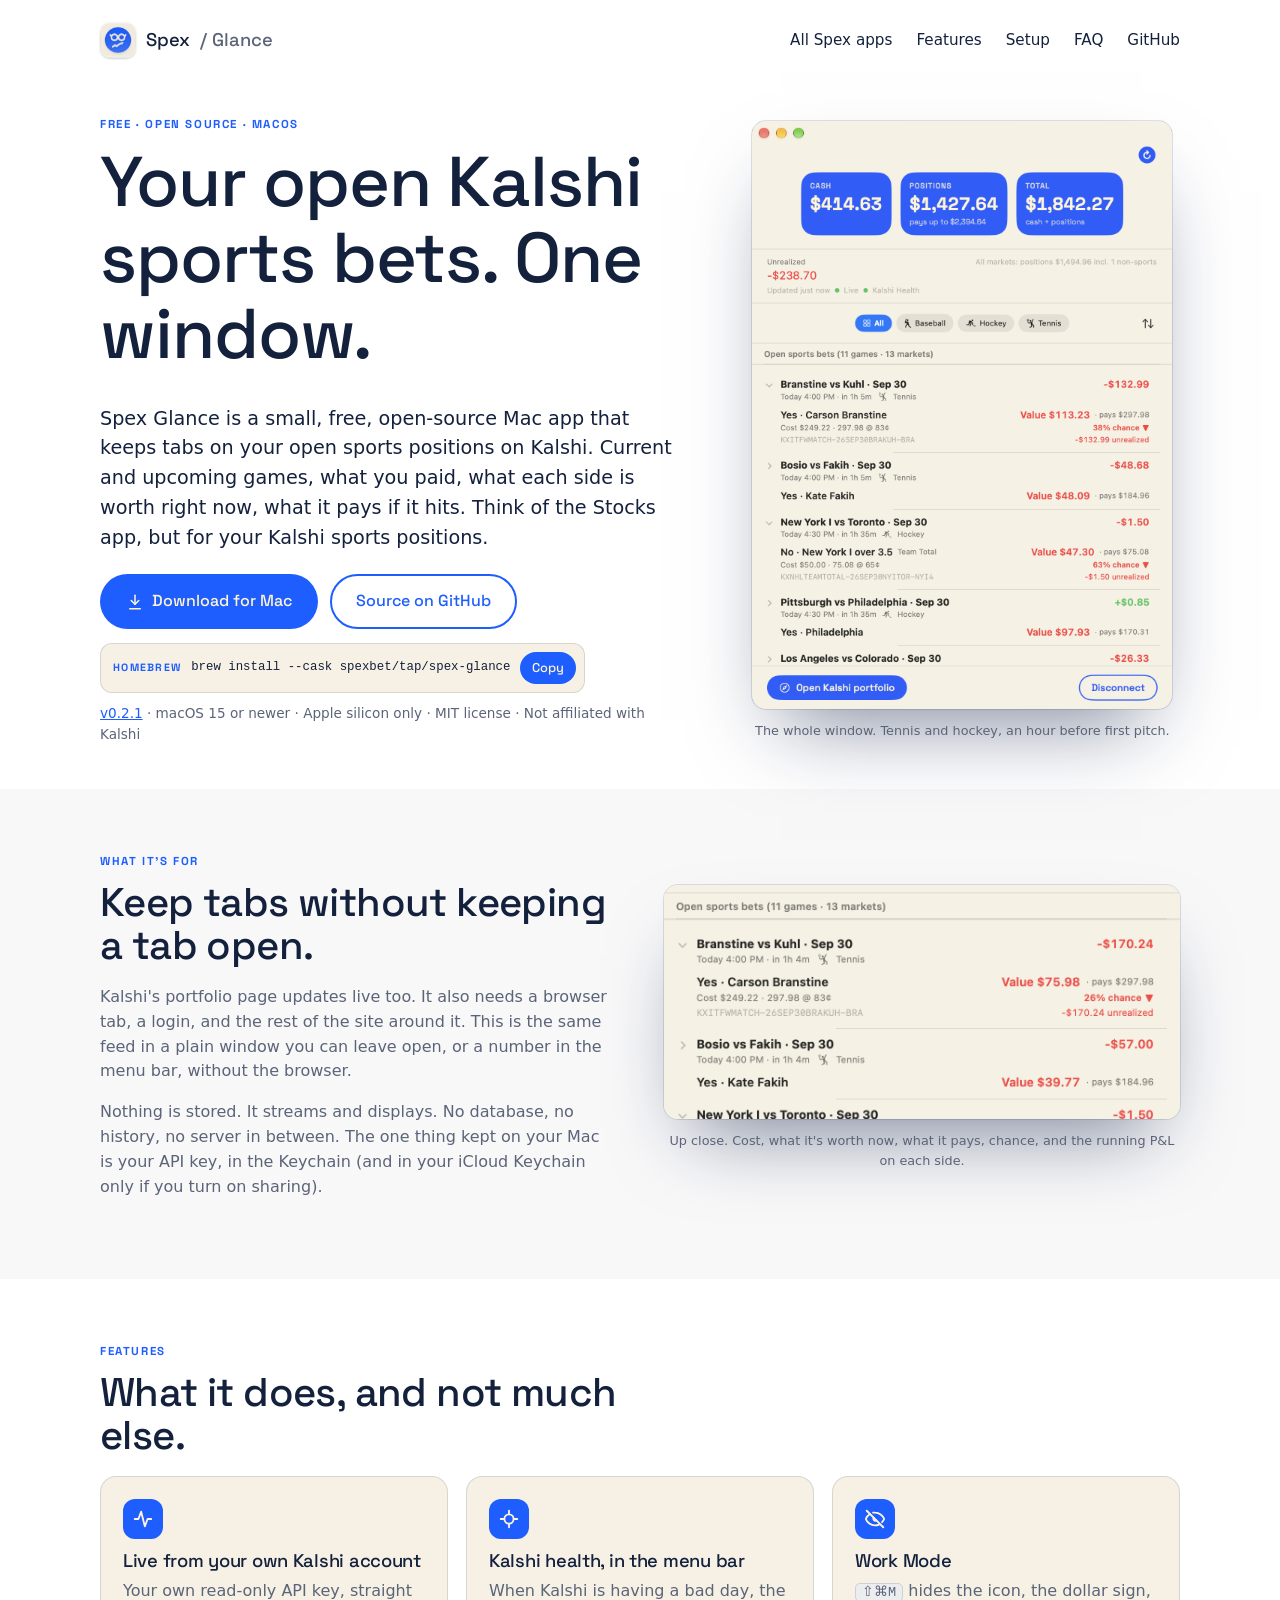
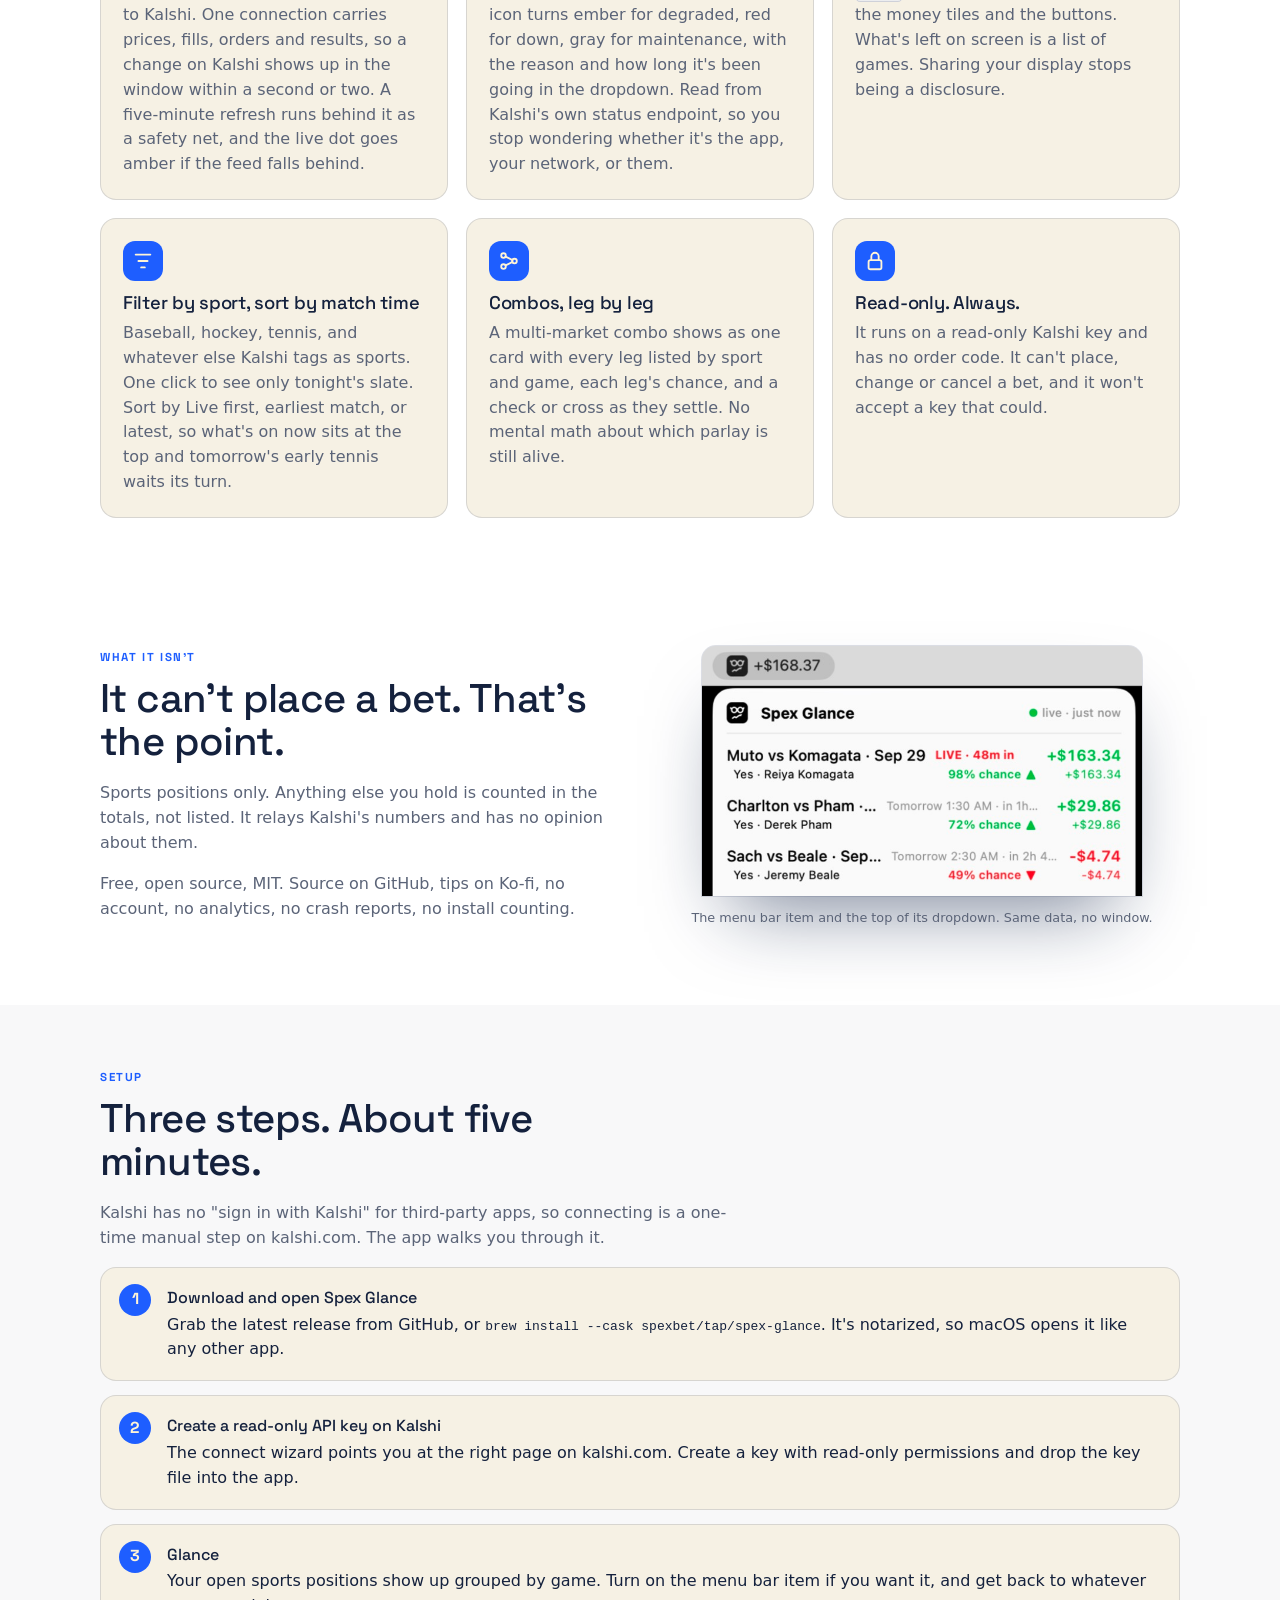
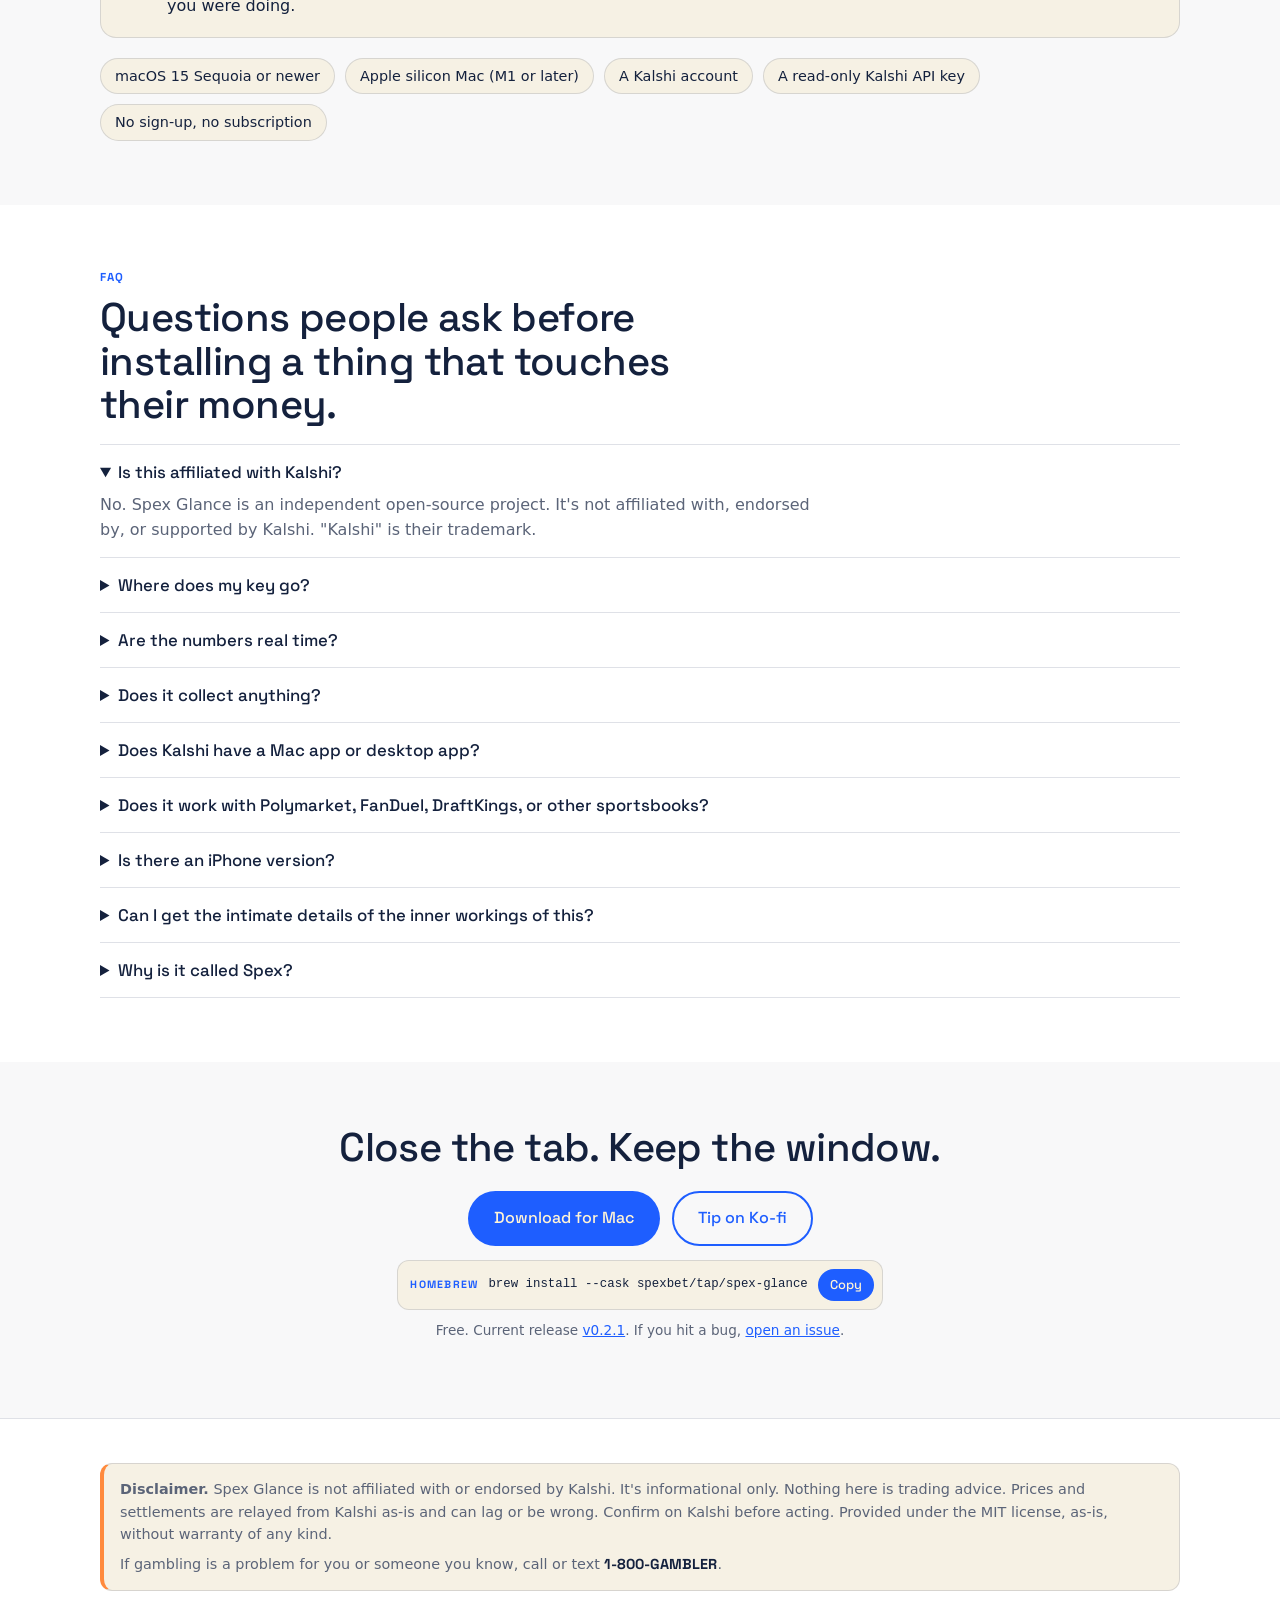
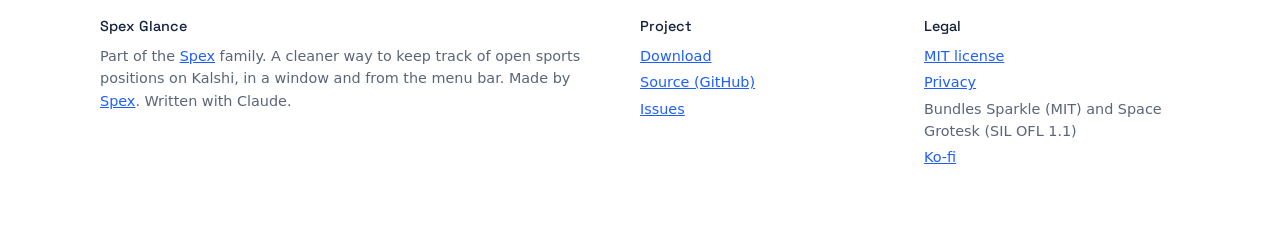
==== commit c8094d2a: "Spex Glance for iPhone and Apple Watch page (private testing); drop Spex Board - New /ios/ page: the" ====
--- a/glance/index.html
+++ b/glance/index.html
@@ -50,7 +50,7 @@
     { "@type": "Question", "name": "Is this affiliated with Kalshi?",
       "acceptedAnswer": { "@type": "Answer", "text": "No. Spex Glance is an independent open-source project. It's not affiliated with, endorsed by, or supported by Kalshi. Kalshi is their trademark." } },
     { "@type": "Question", "name": "Where does my key go?",
-      "acceptedAnswer": { "@type": "Answer", "text": "Into your macOS Keychain, on your Mac. The app talks directly to Kalshi's API. There's no Spex server in between. If you turn on key sharing in Settings (off by default), a copy also goes into your iCloud Keychain so Spex Glance on your other Apple devices can use it." } },
+      "acceptedAnswer": { "@type": "Answer", "text": "Into your macOS Keychain, on your Mac. The app talks directly to Kalshi's API. There's no Spex server in between. If you turn on key sharing in Settings (off by default; it's for early testing of the iPhone app, as an easier setup), a copy also goes into your iCloud Keychain so Spex Glance on your other Apple devices can use it." } },
     { "@type": "Question", "name": "Are the numbers real time?",
       "acceptedAnswer": { "@type": "Answer", "text": "As current as Kalshi's ticker sends them. They can lag or be wrong. Confirm on Kalshi before acting on anything." } },
     { "@type": "Question", "name": "Does it collect anything?",
@@ -59,8 +59,8 @@
       "acceptedAnswer": { "@type": "Answer", "text": "Not that we know of. Kalshi has a website and iPhone and Android apps. Spex Glance is an independent, read-only Mac app that shows your Kalshi sports positions using Kalshi's public API. It isn't made by Kalshi." } },
     { "@type": "Question", "name": "Does it work with Polymarket, FanDuel, DraftKings, or other sportsbooks?",
       "acceptedAnswer": { "@type": "Answer", "text": "No. Kalshi only. Spex Glance reads positions through Kalshi's API, and the other platforms have different APIs, different account models, and in the sportsbooks' case no public read API at all." } },
-    { "@type": "Question", "name": "Is there an iPhone version? A self-hosted one?",
-      "acceptedAnswer": { "@type": "Answer", "text": "iOS is on the list, not shipped. Spex Board, a self-hosted web dashboard for homelabs, is in the works. Spex Glance works on its own and won't need it." } },
+    { "@type": "Question", "name": "Is there an iPhone version?",
+      "acceptedAnswer": { "@type": "Answer", "text": "Yes, in private testing: Spex Glance for iPhone, with an Apple Watch app and widgets. It's invite-only on TestFlight for now and not on the App Store yet. See https://spex.bet/ios/." } },
     { "@type": "Question", "name": "Can I get the intimate details of the inner workings of this?",
       "acceptedAnswer": { "@type": "Answer", "text": "Yes. All of it is on GitHub at https://github.com/spexbet/spex-glance: the Swift source, the build scripts, the release process, and the README that explains how the app talks to Kalshi. MIT licensed, so you can read it, build it yourself, or fork it." } },
     { "@type": "Question", "name": "Why is it called Spex?",
@@ -215,12 +215,12 @@
     <div class="eyebrow">FAQ</div>
     <h2>Questions people ask before installing a thing that touches their money.</h2>
     <details open><summary>Is this affiliated with Kalshi?</summary><p>No. Spex Glance is an independent open-source project. It's not affiliated with, endorsed by, or supported by Kalshi. "Kalshi" is their trademark.</p></details>
-    <details><summary>Where does my key go?</summary><p>Into your macOS Keychain, on your Mac. The app talks directly to Kalshi's API. There's no Spex server in between. If you turn on key sharing in Settings (off by default), a copy also goes into your iCloud Keychain, end-to-end encrypted by Apple, so Spex Glance on your other Apple devices signed in to the same Apple Account can use it. Turn it off and the copy is deleted.</p></details>
+    <details><summary>Where does my key go?</summary><p>Into your macOS Keychain, on your Mac. The app talks directly to Kalshi's API. There's no Spex server in between. If you turn on key sharing in Settings (off by default; it's for early testing of the iPhone app, as an easier setup), a copy also goes into your iCloud Keychain, end-to-end encrypted by Apple, so Spex Glance on your other Apple devices signed in to the same Apple Account can use it. Turn it off and the copy is deleted.</p></details>
     <details><summary>Are the numbers real time?</summary><p>As current as Kalshi's ticker sends them. They can lag or be wrong. Confirm on Kalshi before acting on anything.</p></details>
     <details><summary>Does it collect anything?</summary><p>Nothing. No analytics, no crash reports, no install counting. The app makes two kinds of network calls: to Kalshi's API for your positions, and to GitHub once a day to check for updates. GitHub sees an IP address and the app version on that check, the same as any app that updates itself. Details in the <a href="/privacy.html">privacy note</a>.</p></details>
     <details><summary>Does Kalshi have a Mac app or desktop app?</summary><p>Not that we know of. Kalshi has a website and iPhone and Android apps. Spex Glance is an independent, read-only Mac app that shows your Kalshi sports positions using Kalshi's public API. It isn't made by Kalshi.</p></details>
     <details><summary>Does it work with Polymarket, FanDuel, DraftKings, or other sportsbooks?</summary><p>No. Kalshi only. Spex Glance reads positions through Kalshi's API, and the other platforms have different APIs, different account models, and in the sportsbooks' case no public read API at all. Nothing planned there.</p></details>
-    <details><summary>Is there an iPhone version? A self-hosted one?</summary><p>iOS is on the list, not shipped. <a href="/#apps">Spex Board</a>, a self-hosted web dashboard for homelabs, is in the works. Spex Glance works on its own and won't need it.</p></details>
+    <details><summary>Is there an iPhone version?</summary><p>Yes, in private testing: <a href="/ios/">Spex Glance for iPhone</a>, with an Apple Watch app and widgets. It's invite-only on TestFlight for now and not on the App Store yet.</p></details>
     <details><summary>Can I get the intimate details of the inner workings of this?</summary><p>Yes. All of it is on <a href="https://github.com/spexbet/spex-glance">GitHub</a>: the Swift source, the build scripts, the release process, and the README that explains how the app talks to Kalshi. MIT licensed, so you can read it, build it yourself, or fork it.</p></details>
     <details><summary>Why is it called Spex?</summary><p>A haruspex was a Roman priest who predicted the future by reading the entrails of a sacrificed animal. That's roughly what checking your Kalshi portfolio at 11pm feels like. Spex is the tail end of that word, and also specs, as in the glasses in the logo. Less mess, same anxiety.</p></details>
   </div>
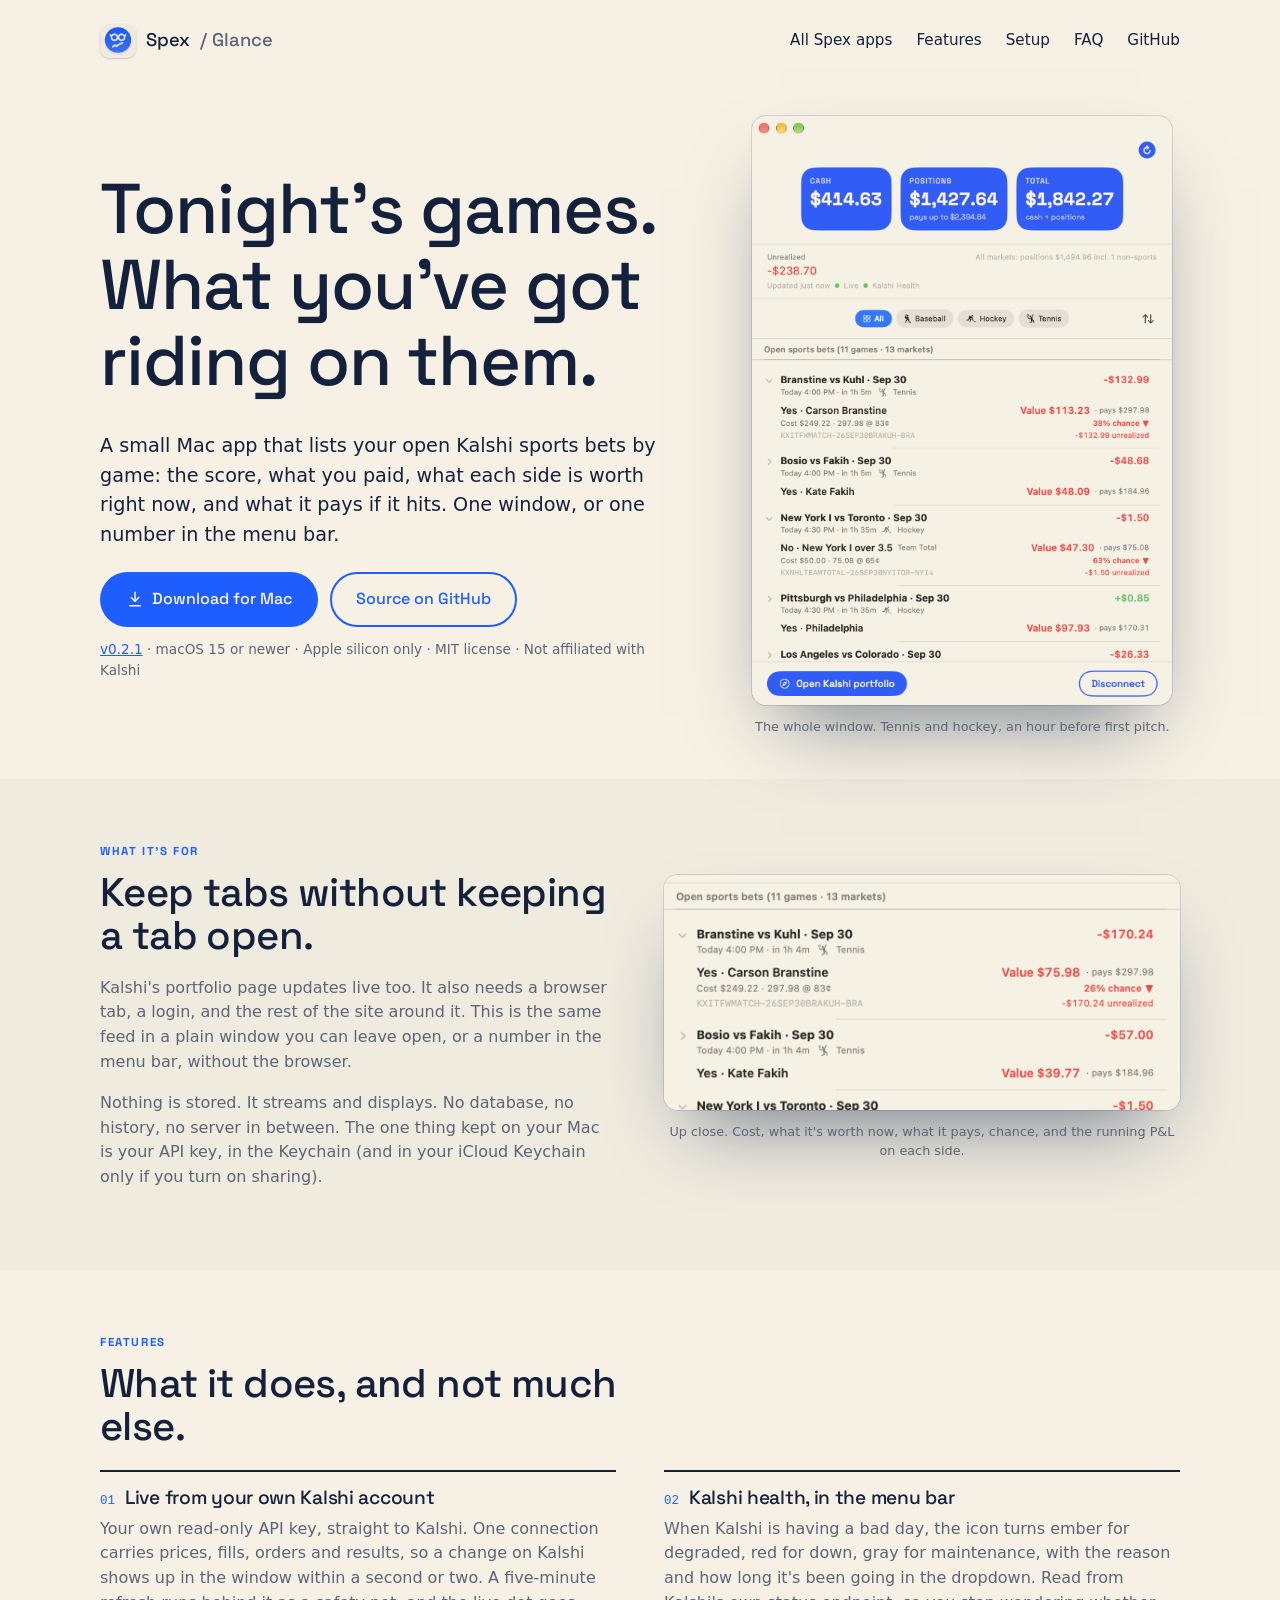
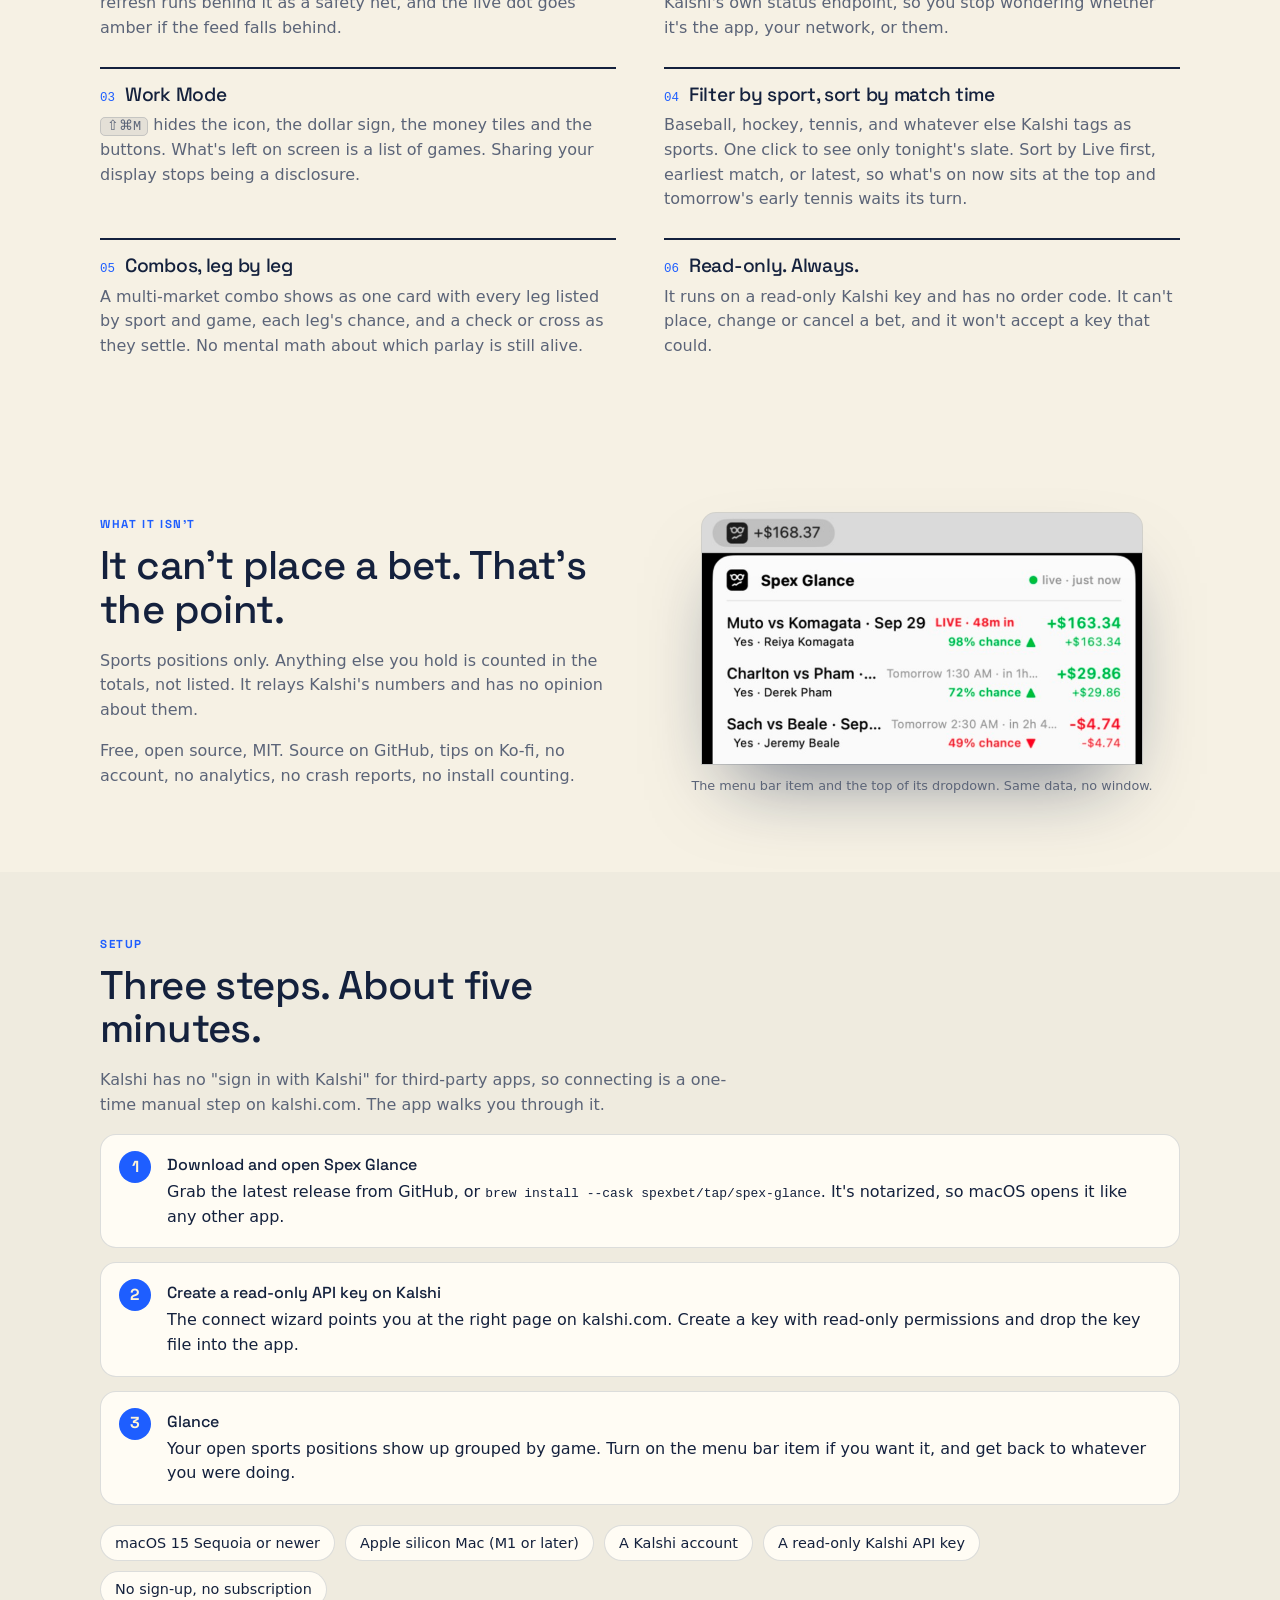
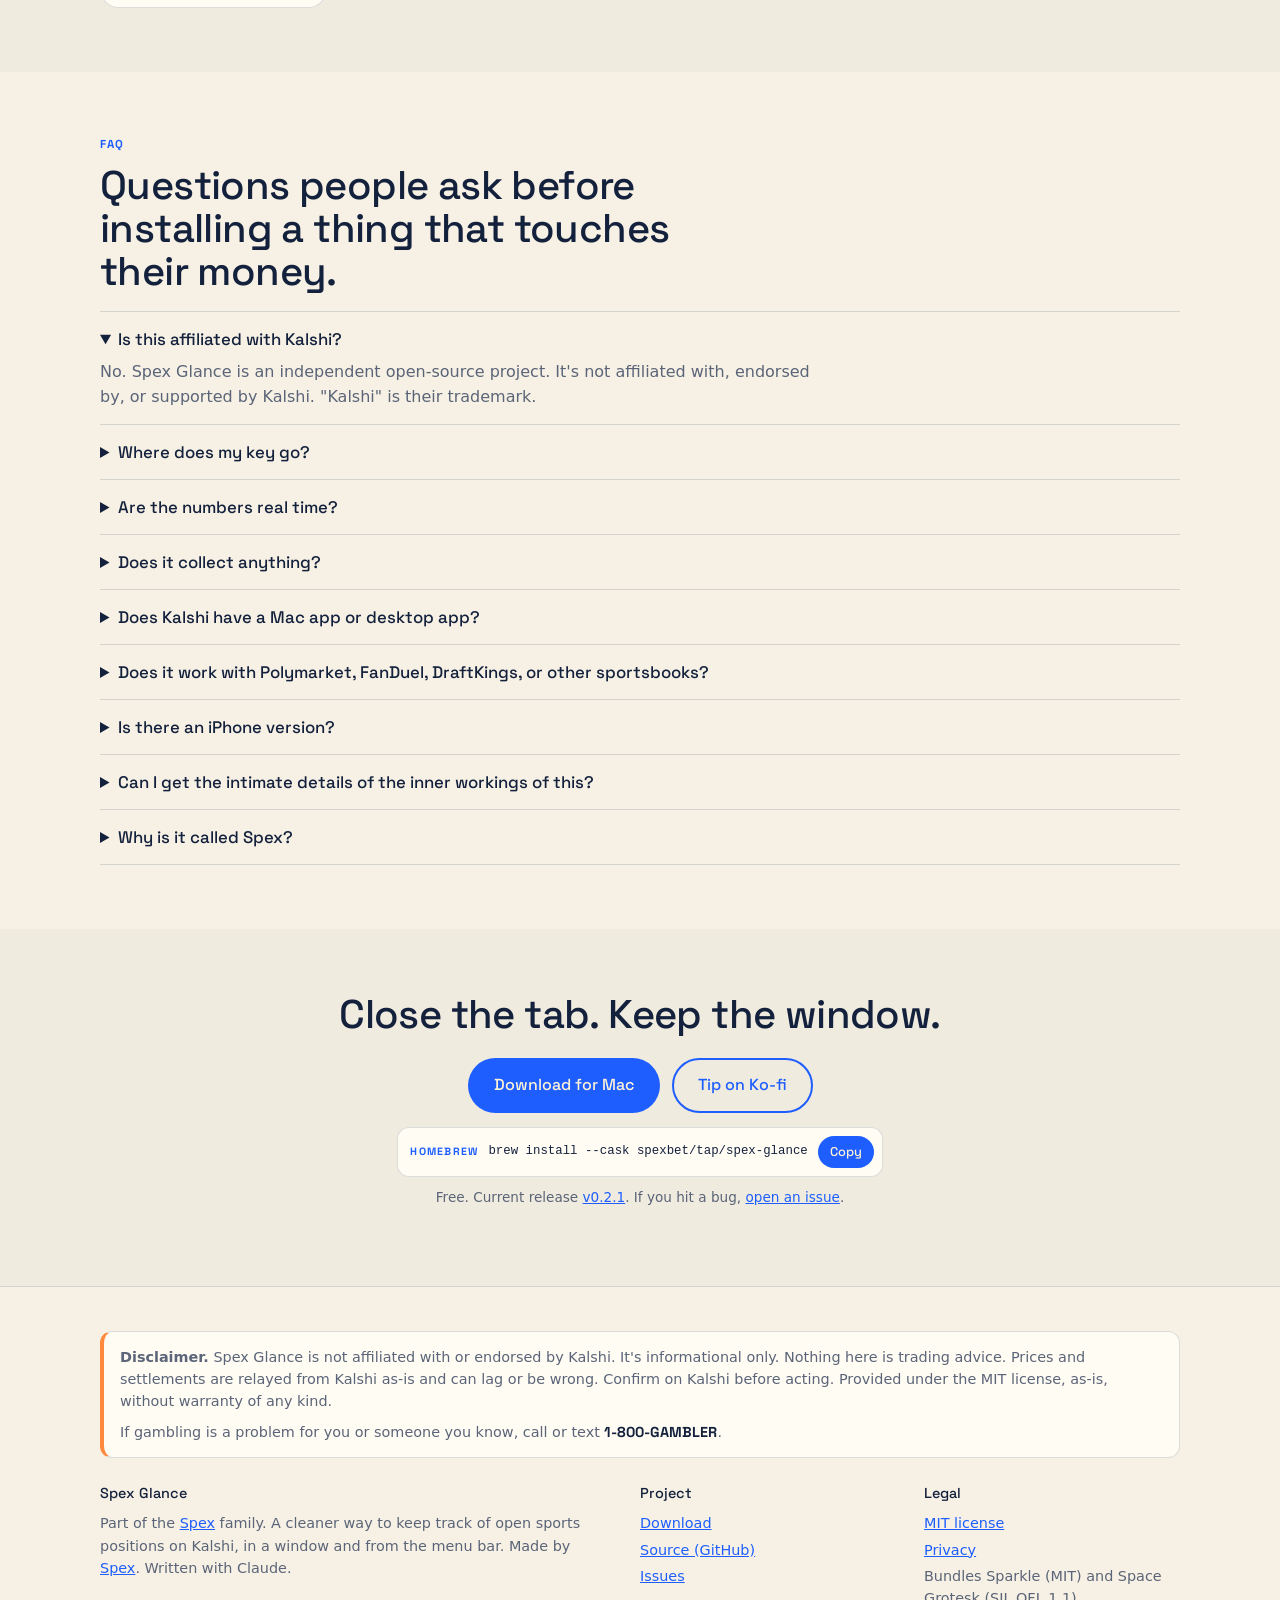
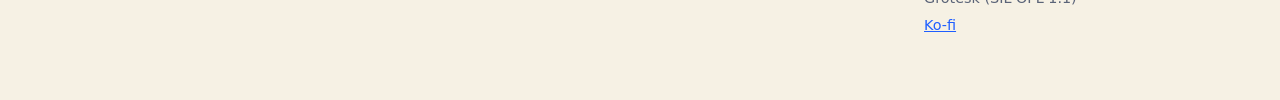
==== commit ae8e76a9: "Site: one paper look, its own layout; widget images instead of a stock home screen The site had drif" ====
--- a/glance/index.html
+++ b/glance/index.html
@@ -9,7 +9,7 @@
 <link rel="icon" type="image/png" href="/assets/app-icon.png">
 <link rel="apple-touch-icon" href="/assets/app-icon.png">
 <meta name="theme-color" content="#1E5EFF">
-<meta name="color-scheme" content="light dark">
+<meta name="color-scheme" content="light">
 
 <meta property="og:type" content="website">
 <meta property="og:site_name" content="Spex Glance">
@@ -101,9 +101,8 @@
 <section class="hero wrap">
   <div class="hero-grid">
     <div>
-      <div class="eyebrow">Free · Open source · macOS</div>
-      <h1>Your open Kalshi sports bets. One window.</h1>
-      <p class="lede">Spex Glance is a small, free, open-source Mac app that keeps tabs on your open sports positions on Kalshi. Current and upcoming games, what you paid, what each side is worth right now, what it pays if it hits. Think of the Stocks app, but for your Kalshi sports positions.</p>
+      <h1>Tonight's games. What you've got riding on them.</h1>
+      <p class="lede">A small Mac app that lists your open Kalshi sports bets by game: the score, what you paid, what each side is worth right now, and what it pays if it hits. One window, or one number in the menu bar.</p>
       <div class="cta-row">
         <a class="btn primary" href="https://github.com/spexbet/spex-glance/releases/latest">
           <svg viewBox="0 0 24 24" fill="none" stroke="currentColor" stroke-width="2" stroke-linecap="round" stroke-linejoin="round"><path d="M12 3v12"/><path d="m7 10 5 5 5-5"/><path d="M5 21h14"/></svg>
@@ -111,7 +110,6 @@
         </a>
         <a class="btn ghost" href="https://github.com/spexbet/spex-glance">Source on GitHub</a>
       </div>
-      <div class="brew"><span class="tag">Homebrew</span><code>brew install --cask spexbet/tap/spex-glance</code><button type="button" onclick="navigator.clipboard.writeText('brew install --cask spexbet/tap/spex-glance').then(()=>{this.textContent='Copied';setTimeout(()=>this.textContent='Copy',1500)})">Copy</button></div>
       <p class="fineprint"><a href="https://github.com/spexbet/spex-glance/releases/latest"><span data-version>v0.2.1</span></a> · macOS 15 or newer · Apple silicon only · MIT license · Not affiliated with Kalshi</p>
     </div>
     <div>
@@ -142,37 +140,13 @@
   <div class="wrap">
     <div class="eyebrow">Features</div>
     <h2>What it does, and not much else.</h2>
-    <div class="grid c3 features">
-      <div class="card">
-        <span class="fi" aria-hidden="true"><svg viewBox="0 0 24 24"><path d="M3 12h4l3-8 4 16 3-8h4"/></svg></span>
-        <h3>Live from your own Kalshi account</h3>
-        <p class="muted">Your own read-only API key, straight to Kalshi. One connection carries prices, fills, orders and results, so a change on Kalshi shows up in the window within a second or two. A five-minute refresh runs behind it as a safety net, and the live dot goes amber if the feed falls behind.</p>
-      </div>
-      <div class="card">
-        <span class="fi" aria-hidden="true"><svg viewBox="0 0 24 24"><path d="M12 3v3"/><path d="M12 18v3"/><path d="M3 12h3"/><path d="M18 12h3"/><circle cx="12" cy="12" r="5"/></svg></span>
-        <h3>Kalshi health, in the menu bar</h3>
-        <p class="muted">When Kalshi is having a bad day, the icon turns ember for degraded, red for down, gray for maintenance, with the reason and how long it's been going in the dropdown. Read from Kalshi's own status endpoint, so you stop wondering whether it's the app, your network, or them.</p>
-      </div>
-      <div class="card">
-        <span class="fi" aria-hidden="true"><svg viewBox="0 0 24 24"><path d="M3 3l18 18"/><path d="M10.6 10.6a2 2 0 0 0 2.8 2.8"/><path d="M9.9 5.1A10.9 10.9 0 0 1 12 5c5 0 9 4 10 7a11.5 11.5 0 0 1-2.3 3.4"/><path d="M6.6 6.6C4.3 8 2.7 10 2 12c1 3 5 7 10 7a10.6 10.6 0 0 0 4.4-.9"/></svg></span>
-        <h3>Work Mode</h3>
-        <p class="muted"><kbd>⇧⌘M</kbd> hides the icon, the dollar sign, the money tiles and the buttons. What's left on screen is a list of games. Sharing your display stops being a disclosure.</p>
-      </div>
-      <div class="card">
-        <span class="fi" aria-hidden="true"><svg viewBox="0 0 24 24"><path d="M4 5h16"/><path d="M7 12h10"/><path d="M10 19h4"/></svg></span>
-        <h3>Filter by sport, sort by match time</h3>
-        <p class="muted">Baseball, hockey, tennis, and whatever else Kalshi tags as sports. One click to see only tonight's slate. Sort by Live first, earliest match, or latest, so what's on now sits at the top and tomorrow's early tennis waits its turn.</p>
-      </div>
-      <div class="card">
-        <span class="fi" aria-hidden="true"><svg viewBox="0 0 24 24"><circle cx="6" cy="6" r="2.5"/><circle cx="6" cy="18" r="2.5"/><circle cx="18" cy="12" r="2.5"/><path d="M8.2 7.2 15.8 11"/><path d="M8.2 16.8 15.8 13"/></svg></span>
-        <h3>Combos, leg by leg</h3>
-        <p class="muted">A multi-market combo shows as one card with every leg listed by sport and game, each leg's chance, and a check or cross as they settle. No mental math about which parlay is still alive.</p>
-      </div>
-      <div class="card">
-        <span class="fi" aria-hidden="true"><svg viewBox="0 0 24 24"><rect x="5" y="11" width="14" height="10" rx="2"/><path d="M8 11V7a4 4 0 0 1 8 0v4"/></svg></span>
-        <h3>Read-only. Always.</h3>
-        <p class="muted">It runs on a read-only Kalshi key and has no order code. It can't place, change or cancel a bet, and it won't accept a key that could.</p>
-      </div>
+    <div class="ledger">
+      <div><h3><span class="k">01</span>Live from your own Kalshi account</h3><p>Your own read-only API key, straight to Kalshi. One connection carries prices, fills, orders and results, so a change on Kalshi shows up in the window within a second or two. A five-minute refresh runs behind it as a safety net, and the live dot goes amber if the feed falls behind.</p></div>
+      <div><h3><span class="k">02</span>Kalshi health, in the menu bar</h3><p>When Kalshi is having a bad day, the icon turns ember for degraded, red for down, gray for maintenance, with the reason and how long it's been going in the dropdown. Read from Kalshi's own status endpoint, so you stop wondering whether it's the app, your network, or them.</p></div>
+      <div><h3><span class="k">03</span>Work Mode</h3><p><kbd>⇧⌘M</kbd> hides the icon, the dollar sign, the money tiles and the buttons. What's left on screen is a list of games. Sharing your display stops being a disclosure.</p></div>
+      <div><h3><span class="k">04</span>Filter by sport, sort by match time</h3><p>Baseball, hockey, tennis, and whatever else Kalshi tags as sports. One click to see only tonight's slate. Sort by Live first, earliest match, or latest, so what's on now sits at the top and tomorrow's early tennis waits its turn.</p></div>
+      <div><h3><span class="k">05</span>Combos, leg by leg</h3><p>A multi-market combo shows as one card with every leg listed by sport and game, each leg's chance, and a check or cross as they settle. No mental math about which parlay is still alive.</p></div>
+      <div><h3><span class="k">06</span>Read-only. Always.</h3><p>It runs on a read-only Kalshi key and has no order code. It can't place, change or cancel a bet, and it won't accept a key that could.</p></div>
     </div>
   </div>
 </section>
--- a/assets/site.css
+++ b/assets/site.css
@@ -3,18 +3,14 @@
 
 :root{
   --paper:#F6F1E4; --cobalt:#1E5EFF; --cream:#FFF4D6; --ember:#FF8A3D; --navy:#0B1E44;
-  --bg:#FFFFFF; --alt:#F7F7F8; --fg:#14213D; --muted:#5B6478; --card:var(--paper); --line:rgba(11,30,68,.13);
+  /* One look, the app icon's: paper ground, cobalt, cream. No dark theme. */
+  --bg:var(--paper); --alt:#EFE7D3; --fg:#14213D; --muted:#5B6478; --card:#FFFCF4; --line:rgba(11,30,68,.14);
   --up:#1B8A5A;
   --display:"Space Grotesk",ui-sans-serif,system-ui,sans-serif;
   --body:-apple-system,BlinkMacSystemFont,"SF Pro Text","Segoe UI",Inter,system-ui,sans-serif;
   --mono:ui-monospace,"SF Mono",Menlo,Consolas,monospace;
 }
-@media (prefers-color-scheme:dark){
-  :root:not([data-theme="light"]){
-    --bg:var(--navy); --alt:#10244F; --fg:#F1EDE1; --muted:#A9B3C9; --card:#12305F; --line:rgba(255,244,214,.15); --up:#4FD38F;
-  }
-}
-:root[data-theme="dark"]{ --bg:var(--navy); --alt:#10244F; --fg:#F1EDE1; --muted:#A9B3C9; --card:#12305F; --line:rgba(255,244,214,.15); --up:#4FD38F; }
+html{color-scheme:light}
 
 *{box-sizing:border-box}
 html{scroll-behavior:smooth}
@@ -111,3 +107,11 @@
 .brew button{font:inherit;font-family:var(--display);font-weight:500;font-size:.8rem;border:0;border-radius:999px;padding:6px 12px;background:var(--cobalt);color:var(--cream);cursor:pointer;white-space:nowrap}
 .brew button:active{transform:translateY(1px)}
 @media (max-width:520px){.brew{display:flex;flex-wrap:wrap;width:100%;box-sizing:border-box}.brew code{flex:1 1 100%;order:3;padding-top:4px}.brew button{margin-left:auto}}
+
+/* Features as a ruled list, like a box score: no icon tiles. */
+.ledger{display:grid;grid-template-columns:repeat(2,1fr);gap:0 48px;margin-top:22px}
+@media (max-width:760px){.ledger{grid-template-columns:1fr}}
+.ledger>div{border-top:2px solid var(--fg);padding:16px 0 26px}
+.ledger h3{font-size:1.2rem;margin:0 0 .4em}
+.ledger h3 .k{font-family:var(--mono);font-size:.78rem;font-weight:400;color:var(--cobalt);margin-right:10px;letter-spacing:0}
+.ledger p{margin:0;color:var(--muted)}
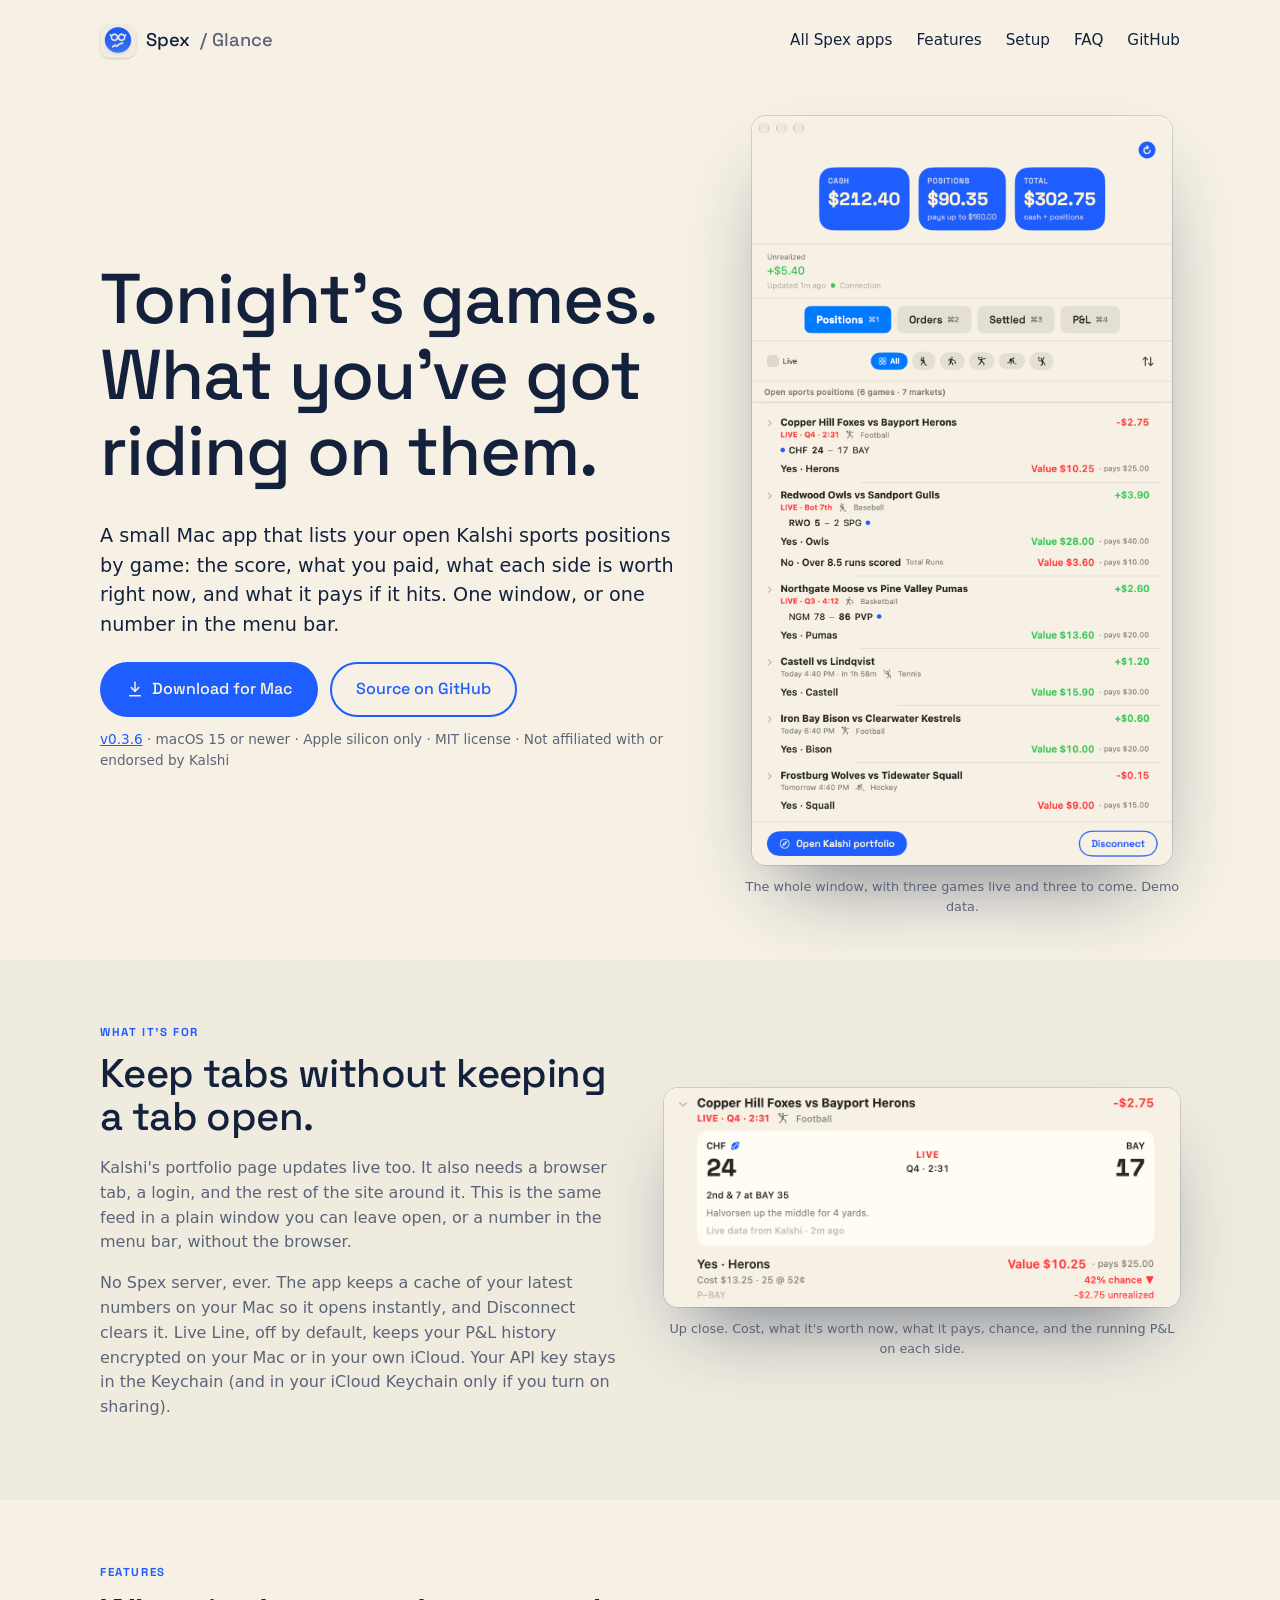
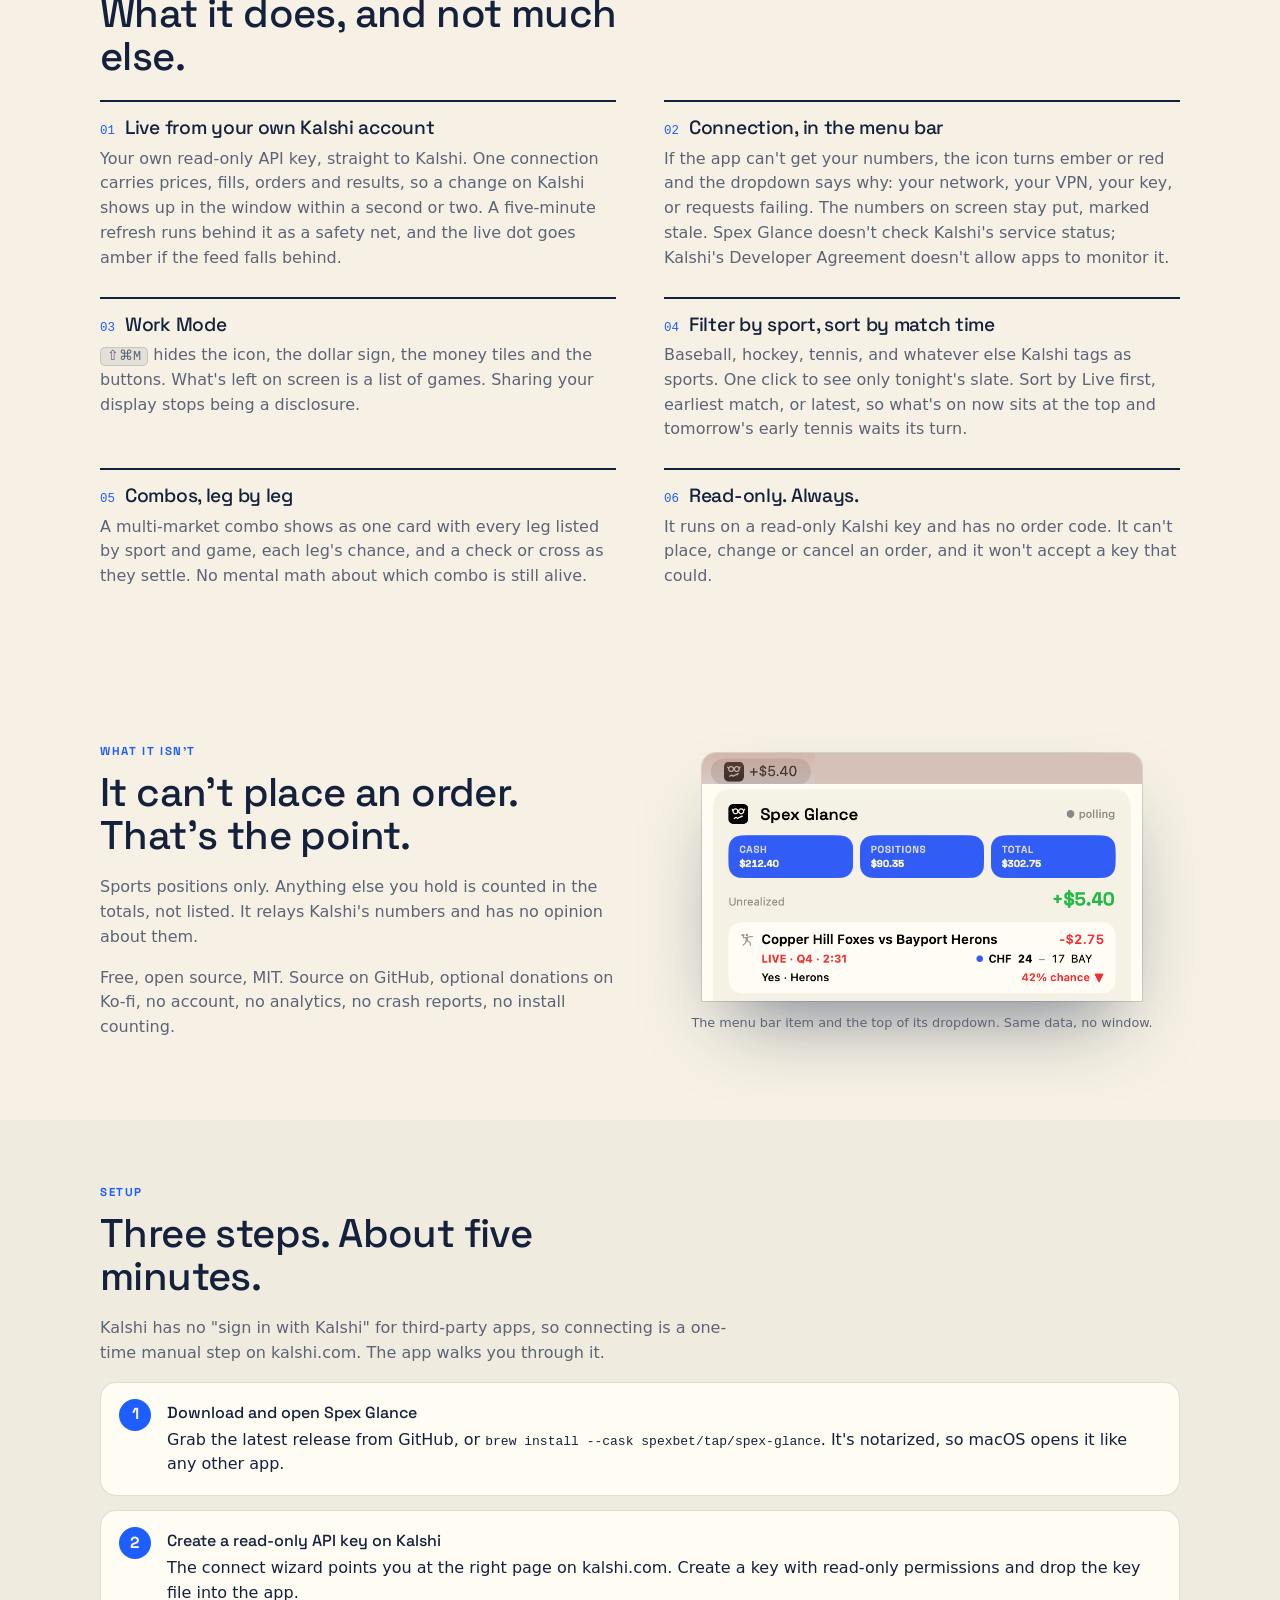
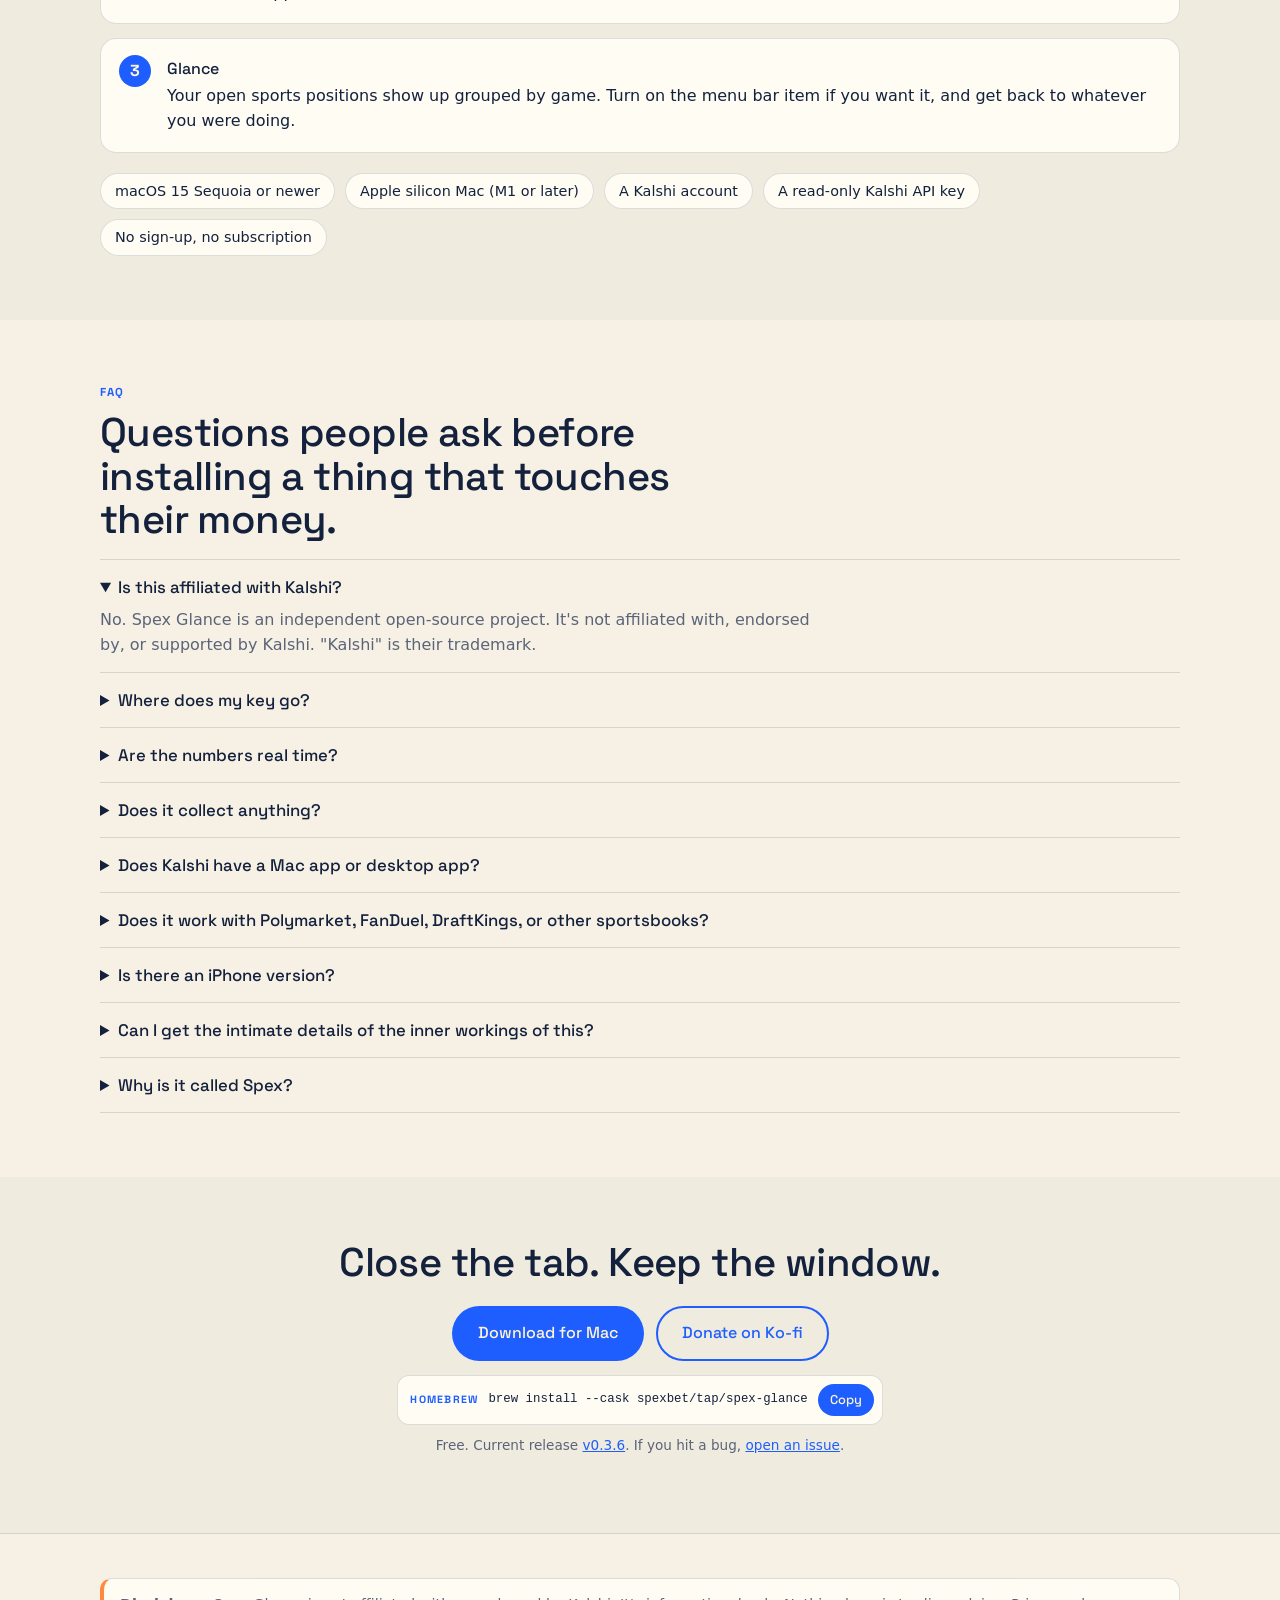
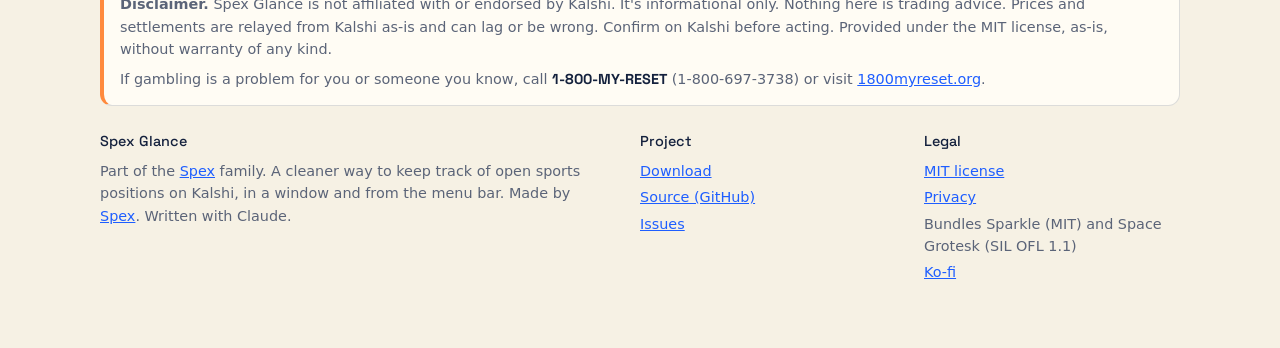
==== commit 944fcf5d: "Site: positions wording, Connection instead of Kalshi health, demo-data screenshots, new helpline - " ====
--- a/glance/index.html
+++ b/glance/index.html
@@ -4,7 +4,7 @@
 <meta charset="utf-8">
 <meta name="viewport" content="width=device-width, initial-scale=1">
 <title>Spex Glance: Kalshi positions app for Mac (free, open source)</title>
-<meta name="description" content="A free, open-source Mac app for tracking your open Kalshi sports bets: live prices, P&amp;L in the menu bar, positions grouped by game. Read-only, your own Kalshi API key, no orders placed. Not affiliated with Kalshi.">
+<meta name="description" content="A free, open-source Mac app for tracking your open Kalshi sports positions: live prices, P&amp;L in the menu bar, positions grouped by game. Read-only, your own Kalshi API key, no orders placed. Not affiliated with Kalshi.">
 <link rel="canonical" href="https://spex.bet/glance/">
 <link rel="icon" type="image/png" href="/assets/app-icon.png">
 <link rel="apple-touch-icon" href="/assets/app-icon.png">
@@ -14,7 +14,7 @@
 <meta property="og:type" content="website">
 <meta property="og:site_name" content="Spex Glance">
 <meta property="og:title" content="Spex Glance: Kalshi positions app for Mac">
-<meta property="og:description" content="Free macOS app. Active Kalshi sports positions in one window and the menu bar. Read-only, open source, not affiliated with Kalshi.">
+<meta property="og:description" content="Free macOS app. Active Kalshi sports positions in one window and the menu bar. Read-only, open source, not affiliated with or endorsed by Kalshi.">
 <meta property="og:url" content="https://spex.bet/glance/">
 <meta property="og:image" content="https://spex.bet/assets/og.png">
 <meta name="twitter:card" content="summary_large_image">
@@ -54,9 +54,9 @@
     { "@type": "Question", "name": "Are the numbers real time?",
       "acceptedAnswer": { "@type": "Answer", "text": "As current as Kalshi's ticker sends them. They can lag or be wrong. Confirm on Kalshi before acting on anything." } },
     { "@type": "Question", "name": "Does it collect anything?",
-      "acceptedAnswer": { "@type": "Answer", "text": "Nothing. No analytics, no crash reports, no install counting. The app makes two kinds of network calls: to Kalshi's API for your positions, and to GitHub once a day to check for updates. GitHub sees an IP address and the app version on that check, the same as any app that updates itself." } },
+      "acceptedAnswer": { "@type": "Answer", "text": "Nothing. No analytics, no crash reports, no install counting. The app makes network calls to Kalshi's API for your positions, to GitHub once a day to check for updates, and to your own iCloud only if you turn on Live Line sync or key sharing. GitHub sees an IP address and the app version on that check, the same as any app that updates itself." } },
     { "@type": "Question", "name": "Does Kalshi have a Mac app or desktop app?",
-      "acceptedAnswer": { "@type": "Answer", "text": "Not that we know of. Kalshi has a website and iPhone and Android apps. Spex Glance is an independent, read-only Mac app that shows your Kalshi sports positions using Kalshi's public API. It isn't made by Kalshi." } },
+      "acceptedAnswer": { "@type": "Answer", "text": "Kalshi's iPhone app runs on Apple silicon Macs. Spex Glance is a separate, independent, read-only Mac app that shows only your Kalshi sports positions, in a window and the menu bar, using Kalshi's public API. It isn't made by Kalshi." } },
     { "@type": "Question", "name": "Does it work with Polymarket, FanDuel, DraftKings, or other sportsbooks?",
       "acceptedAnswer": { "@type": "Answer", "text": "No. Kalshi only. Spex Glance reads positions through Kalshi's API, and the other platforms have different APIs, different account models, and in the sportsbooks' case no public read API at all." } },
     { "@type": "Question", "name": "Is there an iPhone version?",
@@ -102,7 +102,7 @@
   <div class="hero-grid">
     <div>
       <h1>Tonight's games. What you've got riding on them.</h1>
-      <p class="lede">A small Mac app that lists your open Kalshi sports bets by game: the score, what you paid, what each side is worth right now, and what it pays if it hits. One window, or one number in the menu bar.</p>
+      <p class="lede">A small Mac app that lists your open Kalshi sports positions by game: the score, what you paid, what each side is worth right now, and what it pays if it hits. One window, or one number in the menu bar.</p>
       <div class="cta-row">
         <a class="btn primary" href="https://github.com/spexbet/spex-glance/releases/latest">
           <svg viewBox="0 0 24 24" fill="none" stroke="currentColor" stroke-width="2" stroke-linecap="round" stroke-linejoin="round"><path d="M12 3v12"/><path d="m7 10 5 5 5-5"/><path d="M5 21h14"/></svg>
@@ -110,11 +110,11 @@
         </a>
         <a class="btn ghost" href="https://github.com/spexbet/spex-glance">Source on GitHub</a>
       </div>
-      <p class="fineprint"><a href="https://github.com/spexbet/spex-glance/releases/latest"><span data-version>v0.2.1</span></a> · macOS 15 or newer · Apple silicon only · MIT license · Not affiliated with Kalshi</p>
+      <p class="fineprint"><a href="https://github.com/spexbet/spex-glance/releases/latest"><span data-version>v0.3.6</span></a> · macOS 15 or newer · Apple silicon only · MIT license · Not affiliated with or endorsed by Kalshi</p>
     </div>
     <div>
-      <img class="shot" src="/assets/screenshot-main.png" width="1120" height="1570" alt="Spex Glance main window: Cash, Positions and Total tiles, unrealized P&amp;L, Live and Kalshi Health indicators, sport filters, and open positions grouped by game with value, payout and chance" loading="eager" fetchpriority="high">
-      <p class="caption">The whole window. Tennis and hockey, an hour before first pitch.</p>
+      <img class="shot" src="/assets/screenshot-main.png" width="1120" height="1998" alt="Spex Glance main window (demo data): Cash, Positions and Total tiles, unrealized P&amp;L, the Connection indicator, sport filters, and open positions grouped by game with value, payout and chance" loading="eager" fetchpriority="high">
+      <p class="caption">The whole window, with three games live and three to come. Demo data.</p>
     </div>
   </div>
 </section>
@@ -126,10 +126,10 @@
         <div class="eyebrow">What it's for</div>
         <h2>Keep tabs without keeping a tab open.</h2>
         <p class="muted">Kalshi's portfolio page updates live too. It also needs a browser tab, a login, and the rest of the site around it. This is the same feed in a plain window you can leave open, or a number in the menu bar, without the browser.</p>
-        <p class="muted">Nothing is stored. It streams and displays. No database, no history, no server in between. The one thing kept on your Mac is your API key, in the Keychain (and in your iCloud Keychain only if you turn on sharing).</p>
-      </div>
-      <div>
-        <div class="zoom"><img src="/assets/screenshot-detail.png" width="1110" height="504" alt="Close-up of two position cards: cost, price paid, current value, payout, chance, and unrealized P&amp;L per side, with the Kalshi market ticker" loading="lazy"></div>
+        <p class="muted">No Spex server, ever. The app keeps a cache of your latest numbers on your Mac so it opens instantly, and Disconnect clears it. Live Line, off by default, keeps your P&amp;L history encrypted on your Mac or in your own iCloud. Your API key stays in the Keychain (and in your iCloud Keychain only if you turn on sharing).</p>
+      </div>
+      <div>
+        <div class="zoom"><img src="/assets/screenshot-detail.png" width="1110" height="470" alt="Close-up of a live game (demo data): scoreboard, then the position's cost, price paid, current value, payout, chance and unrealized P&amp;L" loading="lazy"></div>
         <p class="caption">Up close. Cost, what it's worth now, what it pays, chance, and the running P&amp;L on each side.</p>
       </div>
     </div>
@@ -142,11 +142,11 @@
     <h2>What it does, and not much else.</h2>
     <div class="ledger">
       <div><h3><span class="k">01</span>Live from your own Kalshi account</h3><p>Your own read-only API key, straight to Kalshi. One connection carries prices, fills, orders and results, so a change on Kalshi shows up in the window within a second or two. A five-minute refresh runs behind it as a safety net, and the live dot goes amber if the feed falls behind.</p></div>
-      <div><h3><span class="k">02</span>Kalshi health, in the menu bar</h3><p>When Kalshi is having a bad day, the icon turns ember for degraded, red for down, gray for maintenance, with the reason and how long it's been going in the dropdown. Read from Kalshi's own status endpoint, so you stop wondering whether it's the app, your network, or them.</p></div>
+      <div><h3><span class="k">02</span>Connection, in the menu bar</h3><p>If the app can't get your numbers, the icon turns ember or red and the dropdown says why: your network, your VPN, your key, or requests failing. The numbers on screen stay put, marked stale. Spex Glance doesn't check Kalshi's service status; Kalshi's Developer Agreement doesn't allow apps to monitor it.</p></div>
       <div><h3><span class="k">03</span>Work Mode</h3><p><kbd>⇧⌘M</kbd> hides the icon, the dollar sign, the money tiles and the buttons. What's left on screen is a list of games. Sharing your display stops being a disclosure.</p></div>
       <div><h3><span class="k">04</span>Filter by sport, sort by match time</h3><p>Baseball, hockey, tennis, and whatever else Kalshi tags as sports. One click to see only tonight's slate. Sort by Live first, earliest match, or latest, so what's on now sits at the top and tomorrow's early tennis waits its turn.</p></div>
-      <div><h3><span class="k">05</span>Combos, leg by leg</h3><p>A multi-market combo shows as one card with every leg listed by sport and game, each leg's chance, and a check or cross as they settle. No mental math about which parlay is still alive.</p></div>
-      <div><h3><span class="k">06</span>Read-only. Always.</h3><p>It runs on a read-only Kalshi key and has no order code. It can't place, change or cancel a bet, and it won't accept a key that could.</p></div>
+      <div><h3><span class="k">05</span>Combos, leg by leg</h3><p>A multi-market combo shows as one card with every leg listed by sport and game, each leg's chance, and a check or cross as they settle. No mental math about which combo is still alive.</p></div>
+      <div><h3><span class="k">06</span>Read-only. Always.</h3><p>It runs on a read-only Kalshi key and has no order code. It can't place, change or cancel an order, and it won't accept a key that could.</p></div>
     </div>
   </div>
 </section>
@@ -156,12 +156,12 @@
     <div class="split">
       <div>
         <div class="eyebrow">What it isn't</div>
-        <h2>It can't place a bet. That's the point.</h2>
+        <h2>It can't place an order. That's the point.</h2>
         <p class="muted">Sports positions only. Anything else you hold is counted in the totals, not listed. It relays Kalshi's numbers and has no opinion about them.</p>
-        <p class="muted">Free, open source, MIT. Source on GitHub, tips on Ko-fi, no account, no analytics, no crash reports, no install counting.</p>
-      </div>
-      <div>
-        <img class="shot" src="/assets/screenshot-menubar.png" width="748" height="426" alt="Spex Glance menu bar item showing unrealized P&amp;L, with the dropdown listing every open position, chance, and P&amp;L per side" loading="lazy" style="max-width:100%;width:440px;border-radius:14px 14px 0 0">
+        <p class="muted">Free, open source, MIT. Source on GitHub, optional donations on Ko-fi, no account, no analytics, no crash reports, no install counting.</p>
+      </div>
+      <div>
+        <img class="shot" src="/assets/screenshot-menubar.png" width="800" height="452" alt="Spex Glance menu bar item showing unrealized P&amp;L, with the dropdown listing every open position, chance, and P&amp;L per side (demo data)" loading="lazy" style="max-width:100%;width:440px;border-radius:14px 14px 0 0">
         <p class="caption">The menu bar item and the top of its dropdown. Same data, no window.</p>
       </div>
     </div>
@@ -191,8 +191,8 @@
     <details open><summary>Is this affiliated with Kalshi?</summary><p>No. Spex Glance is an independent open-source project. It's not affiliated with, endorsed by, or supported by Kalshi. "Kalshi" is their trademark.</p></details>
     <details><summary>Where does my key go?</summary><p>Into your macOS Keychain, on your Mac. The app talks directly to Kalshi's API. There's no Spex server in between. If you turn on key sharing in Settings (off by default; it's for early testing of the iPhone app, as an easier setup), a copy also goes into your iCloud Keychain, end-to-end encrypted by Apple, so Spex Glance on your other Apple devices signed in to the same Apple Account can use it. Turn it off and the copy is deleted.</p></details>
     <details><summary>Are the numbers real time?</summary><p>As current as Kalshi's ticker sends them. They can lag or be wrong. Confirm on Kalshi before acting on anything.</p></details>
-    <details><summary>Does it collect anything?</summary><p>Nothing. No analytics, no crash reports, no install counting. The app makes two kinds of network calls: to Kalshi's API for your positions, and to GitHub once a day to check for updates. GitHub sees an IP address and the app version on that check, the same as any app that updates itself. Details in the <a href="/privacy.html">privacy note</a>.</p></details>
-    <details><summary>Does Kalshi have a Mac app or desktop app?</summary><p>Not that we know of. Kalshi has a website and iPhone and Android apps. Spex Glance is an independent, read-only Mac app that shows your Kalshi sports positions using Kalshi's public API. It isn't made by Kalshi.</p></details>
+    <details><summary>Does it collect anything?</summary><p>Nothing. No analytics, no crash reports, no install counting. The app makes network calls to Kalshi's API for your positions, to GitHub once a day to check for updates, and to your own iCloud only if you turn on Live Line sync or key sharing. GitHub sees an IP address and the app version on that check, the same as any app that updates itself. Details in the <a href="/privacy.html">privacy note</a>.</p></details>
+    <details><summary>Does Kalshi have a Mac app or desktop app?</summary><p>Kalshi's iPhone app runs on Apple silicon Macs. Spex Glance is a separate, independent, read-only Mac app that shows only your Kalshi sports positions, in a window and the menu bar, using Kalshi's public API. It isn't made by Kalshi.</p></details>
     <details><summary>Does it work with Polymarket, FanDuel, DraftKings, or other sportsbooks?</summary><p>No. Kalshi only. Spex Glance reads positions through Kalshi's API, and the other platforms have different APIs, different account models, and in the sportsbooks' case no public read API at all. Nothing planned there.</p></details>
     <details><summary>Is there an iPhone version?</summary><p>Yes, in private testing: <a href="/ios/">Spex Glance for iPhone</a>, with an Apple Watch app and widgets. It's invite-only on TestFlight for now and not on the App Store yet.</p></details>
     <details><summary>Can I get the intimate details of the inner workings of this?</summary><p>Yes. All of it is on <a href="https://github.com/spexbet/spex-glance">GitHub</a>: the Swift source, the build scripts, the release process, and the README that explains how the app talks to Kalshi. MIT licensed, so you can read it, build it yourself, or fork it.</p></details>
@@ -205,10 +205,10 @@
     <h2 style="margin:0 auto .5em;max-width:none">Close the tab. Keep the window.</h2>
     <div class="cta-row" style="justify-content:center">
       <a class="btn primary" href="https://github.com/spexbet/spex-glance/releases/latest">Download for Mac</a>
-      <a class="btn ghost" href="https://ko-fi.com/U4B527UPTU">Tip on Ko-fi</a>
+      <a class="btn ghost" href="https://ko-fi.com/U4B527UPTU">Donate on Ko-fi</a>
     </div>
     <div class="brew"><span class="tag">Homebrew</span><code>brew install --cask spexbet/tap/spex-glance</code><button type="button" onclick="navigator.clipboard.writeText('brew install --cask spexbet/tap/spex-glance').then(()=>{this.textContent='Copied';setTimeout(()=>this.textContent='Copy',1500)})">Copy</button></div>
-    <p class="fineprint">Free. Current release <a href="https://github.com/spexbet/spex-glance/releases/latest"><span data-version>v0.2.1</span></a>. If you hit a bug, <a href="https://github.com/spexbet/spex-glance/issues">open an issue</a>.</p>
+    <p class="fineprint">Free. Current release <a href="https://github.com/spexbet/spex-glance/releases/latest"><span data-version>v0.3.6</span></a>. If you hit a bug, <a href="https://github.com/spexbet/spex-glance/issues">open an issue</a>.</p>
   </div>
 </section>
 </main>
@@ -217,7 +217,7 @@
   <div class="wrap">
     <div class="disclaimer">
       <strong>Disclaimer.</strong> Spex Glance is not affiliated with or endorsed by Kalshi. It's informational only. Nothing here is trading advice. Prices and settlements are relayed from Kalshi as-is and can lag or be wrong. Confirm on Kalshi before acting. Provided under the MIT license, as-is, without warranty of any kind.
-      <div style="margin-top:8px">If gambling is a problem for you or someone you know, call or text <span class="help">1-800-GAMBLER</span>.</div>
+      <div style="margin-top:8px">If gambling is a problem for you or someone you know, call <span class="help">1-800-MY-RESET</span> (1-800-697-3738) or visit <a href="https://www.1800myreset.org">1800myreset.org</a>.</div>
     </div>
     <div class="cols">
       <div>
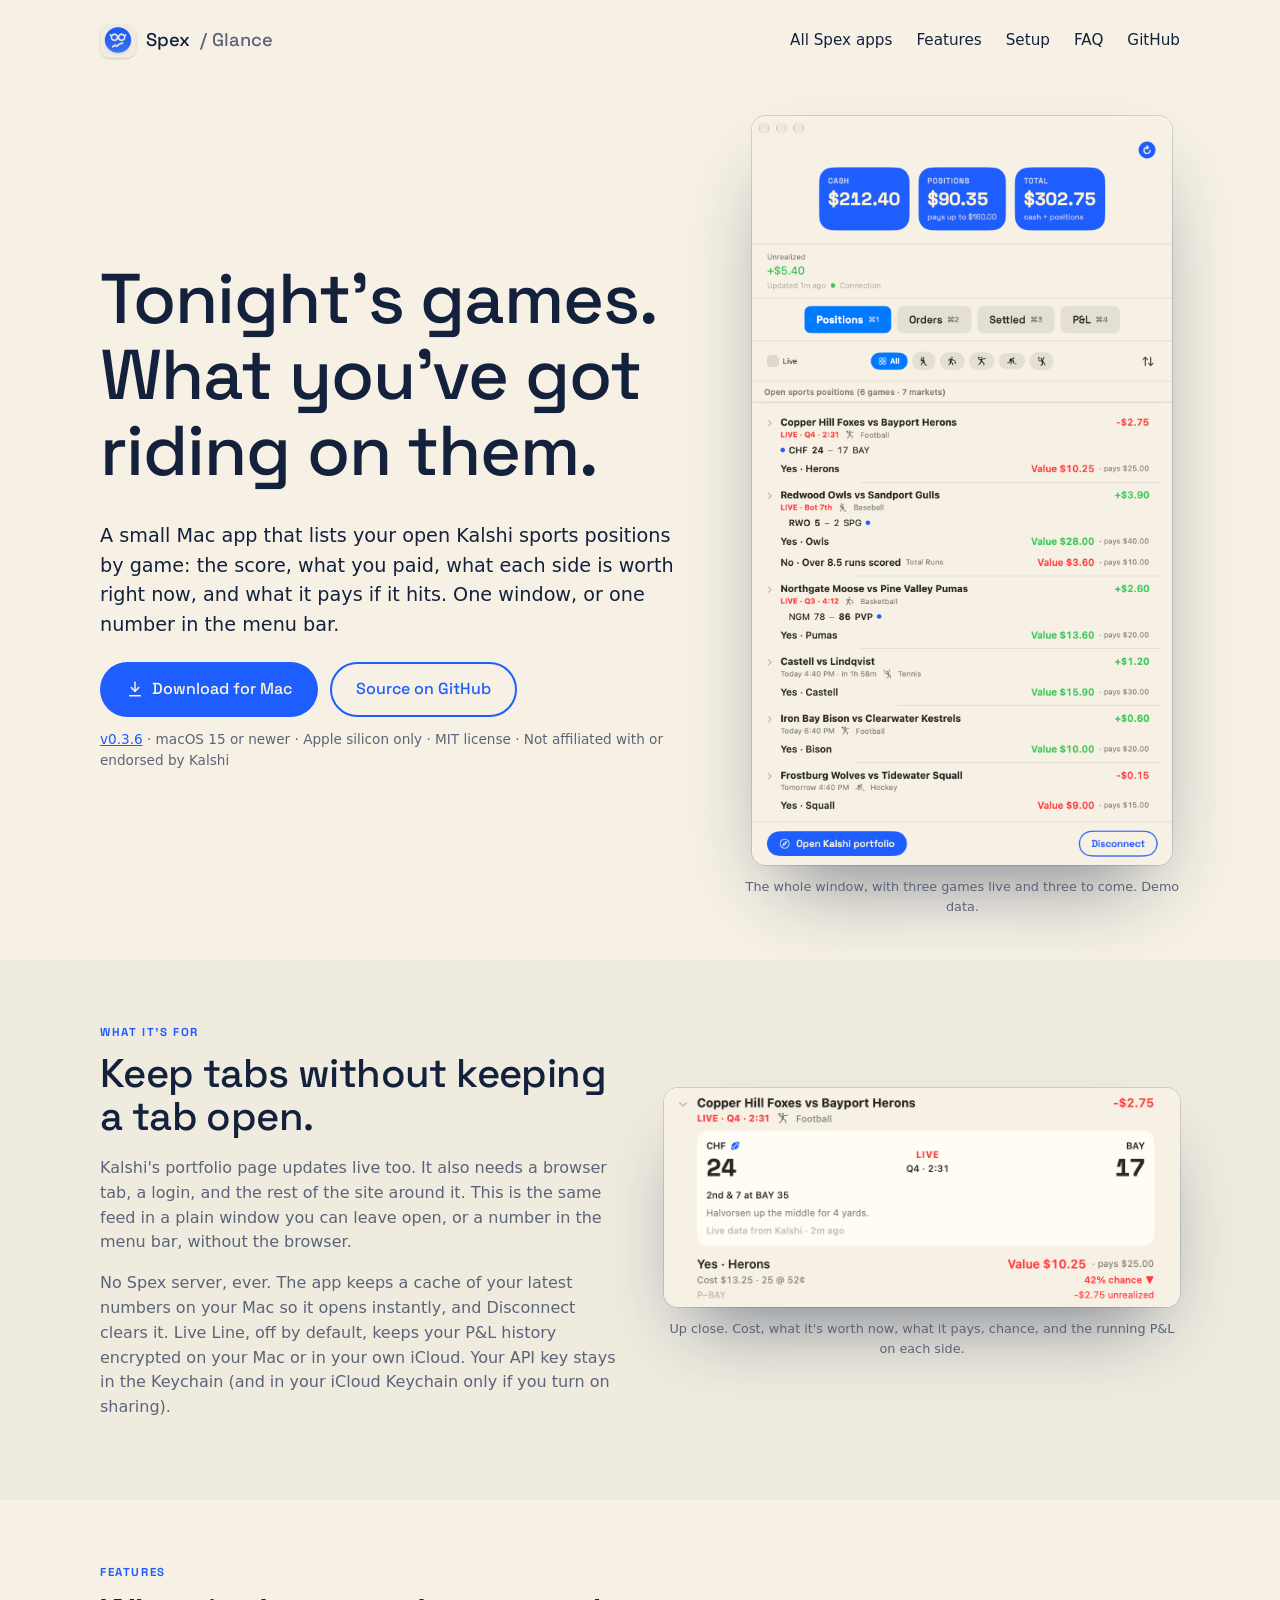
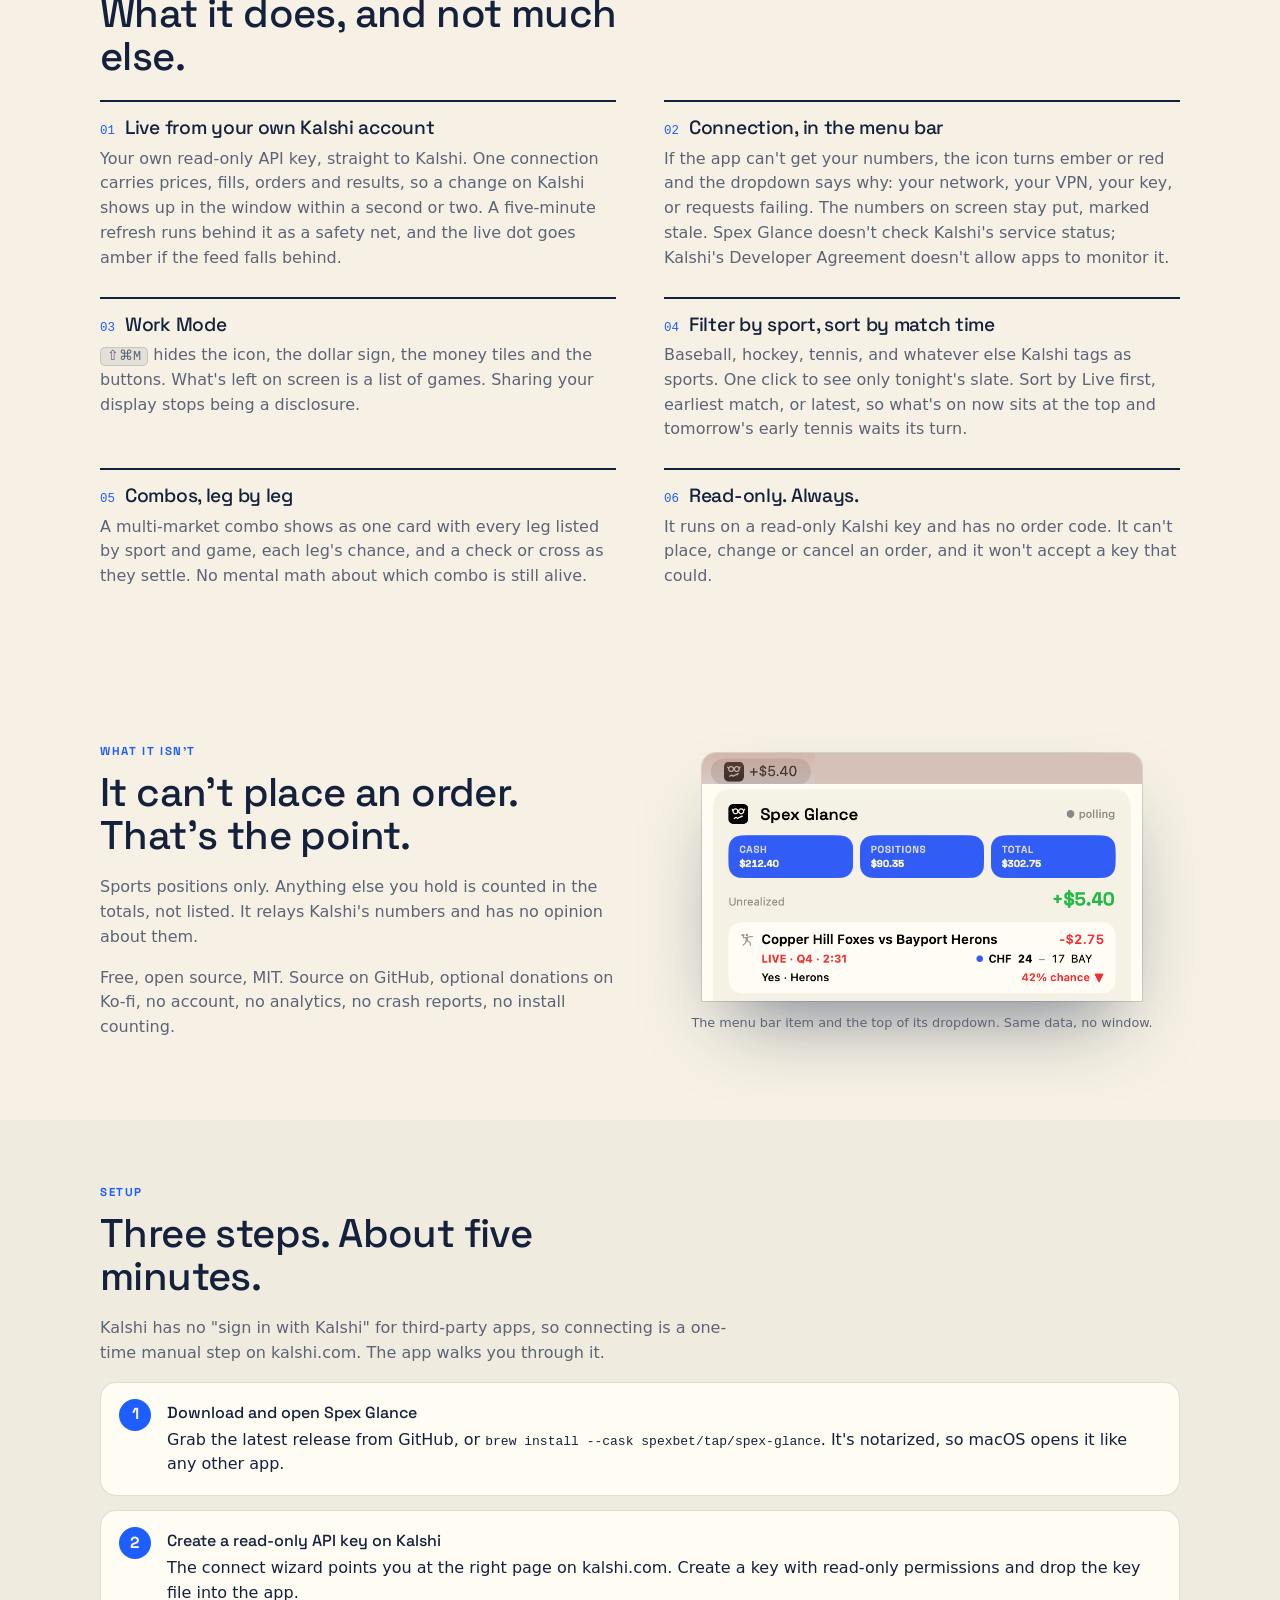
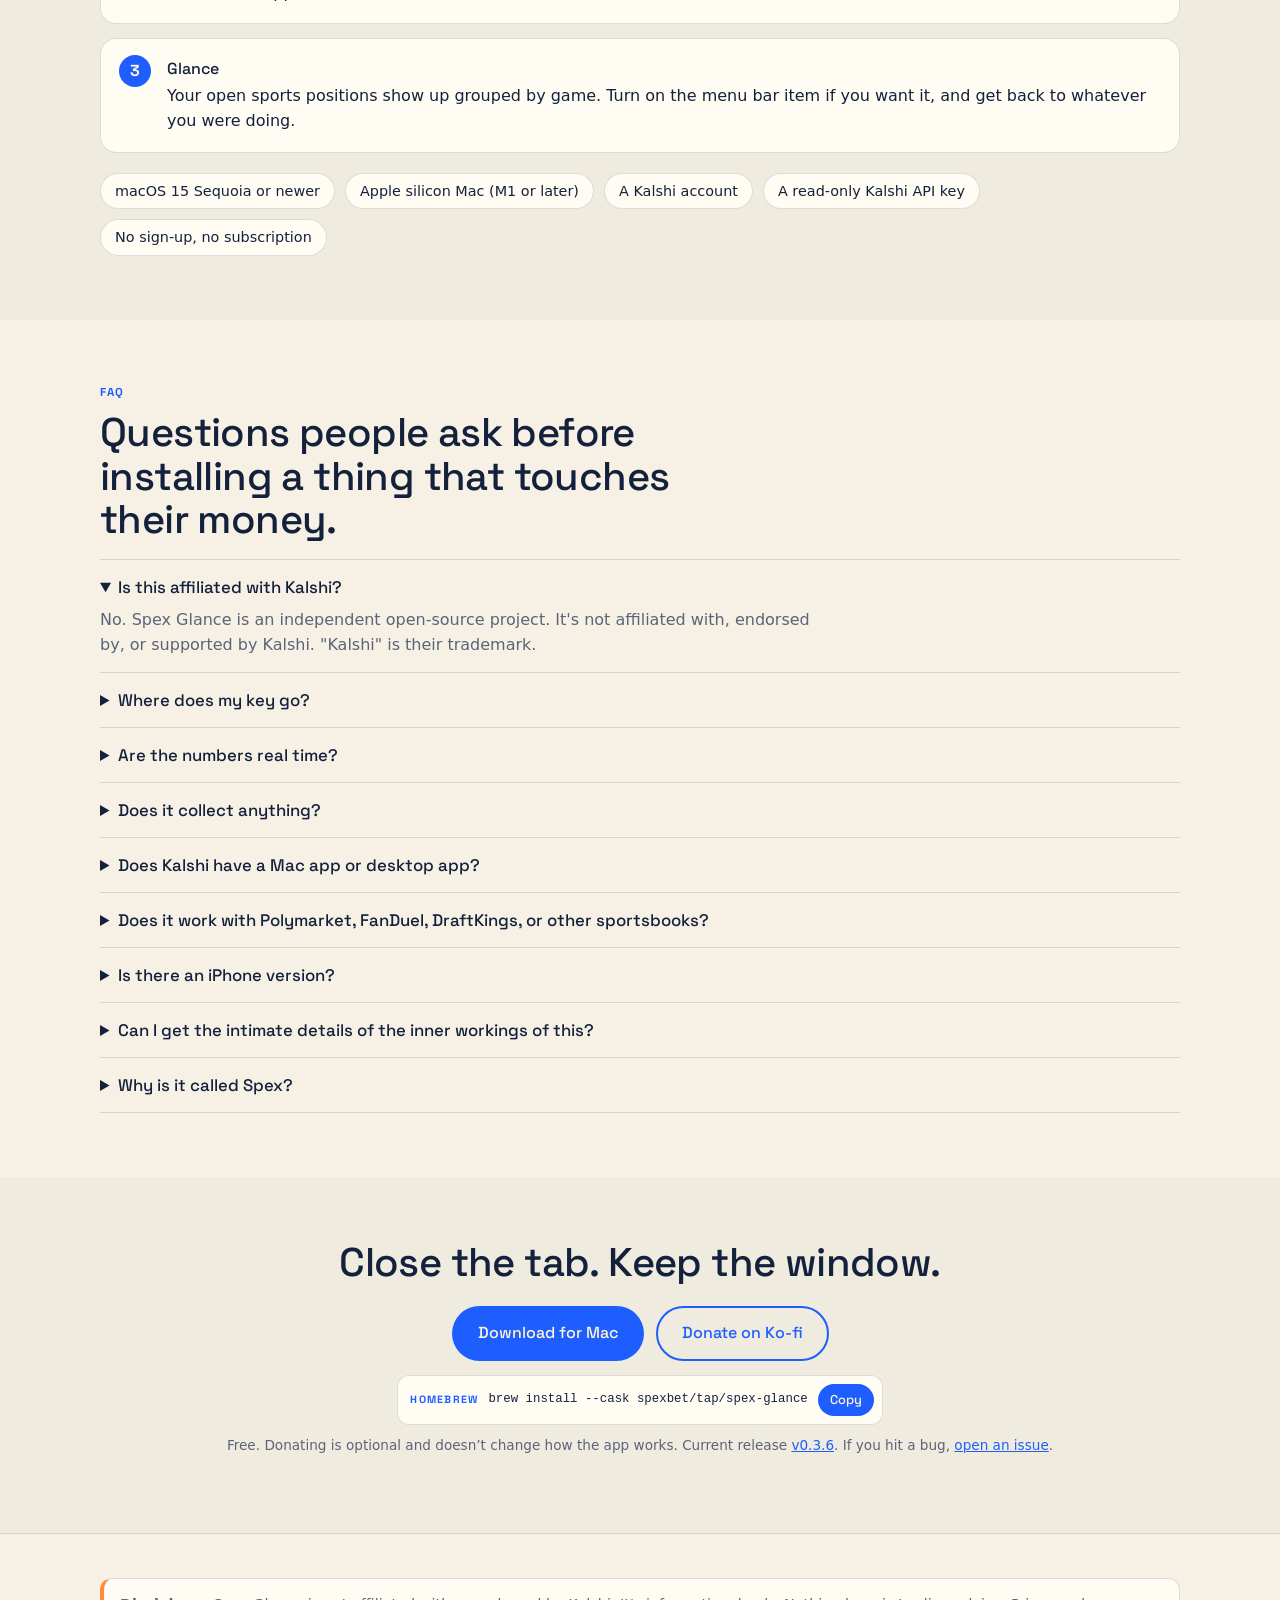
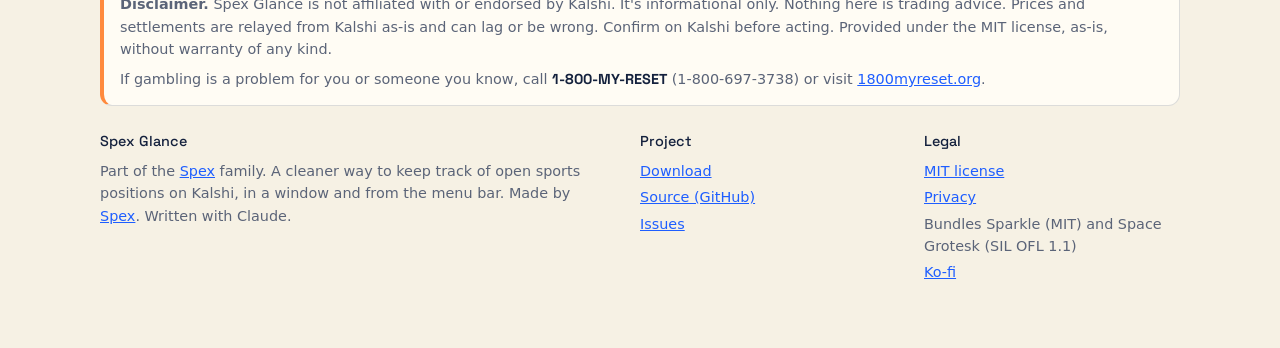
==== commit 4f43b12b: "Site: donation wording (optional, changes nothing in the app); watch images retaken with demo data" ====
--- a/glance/index.html
+++ b/glance/index.html
@@ -208,7 +208,7 @@
       <a class="btn ghost" href="https://ko-fi.com/U4B527UPTU">Donate on Ko-fi</a>
     </div>
     <div class="brew"><span class="tag">Homebrew</span><code>brew install --cask spexbet/tap/spex-glance</code><button type="button" onclick="navigator.clipboard.writeText('brew install --cask spexbet/tap/spex-glance').then(()=>{this.textContent='Copied';setTimeout(()=>this.textContent='Copy',1500)})">Copy</button></div>
-    <p class="fineprint">Free. Current release <a href="https://github.com/spexbet/spex-glance/releases/latest"><span data-version>v0.3.6</span></a>. If you hit a bug, <a href="https://github.com/spexbet/spex-glance/issues">open an issue</a>.</p>
+    <p class="fineprint">Free. Donating is optional and doesn’t change how the app works. Current release <a href="https://github.com/spexbet/spex-glance/releases/latest"><span data-version>v0.3.6</span></a>. If you hit a bug, <a href="https://github.com/spexbet/spex-glance/issues">open an issue</a>.</p>
   </div>
 </section>
 </main>
